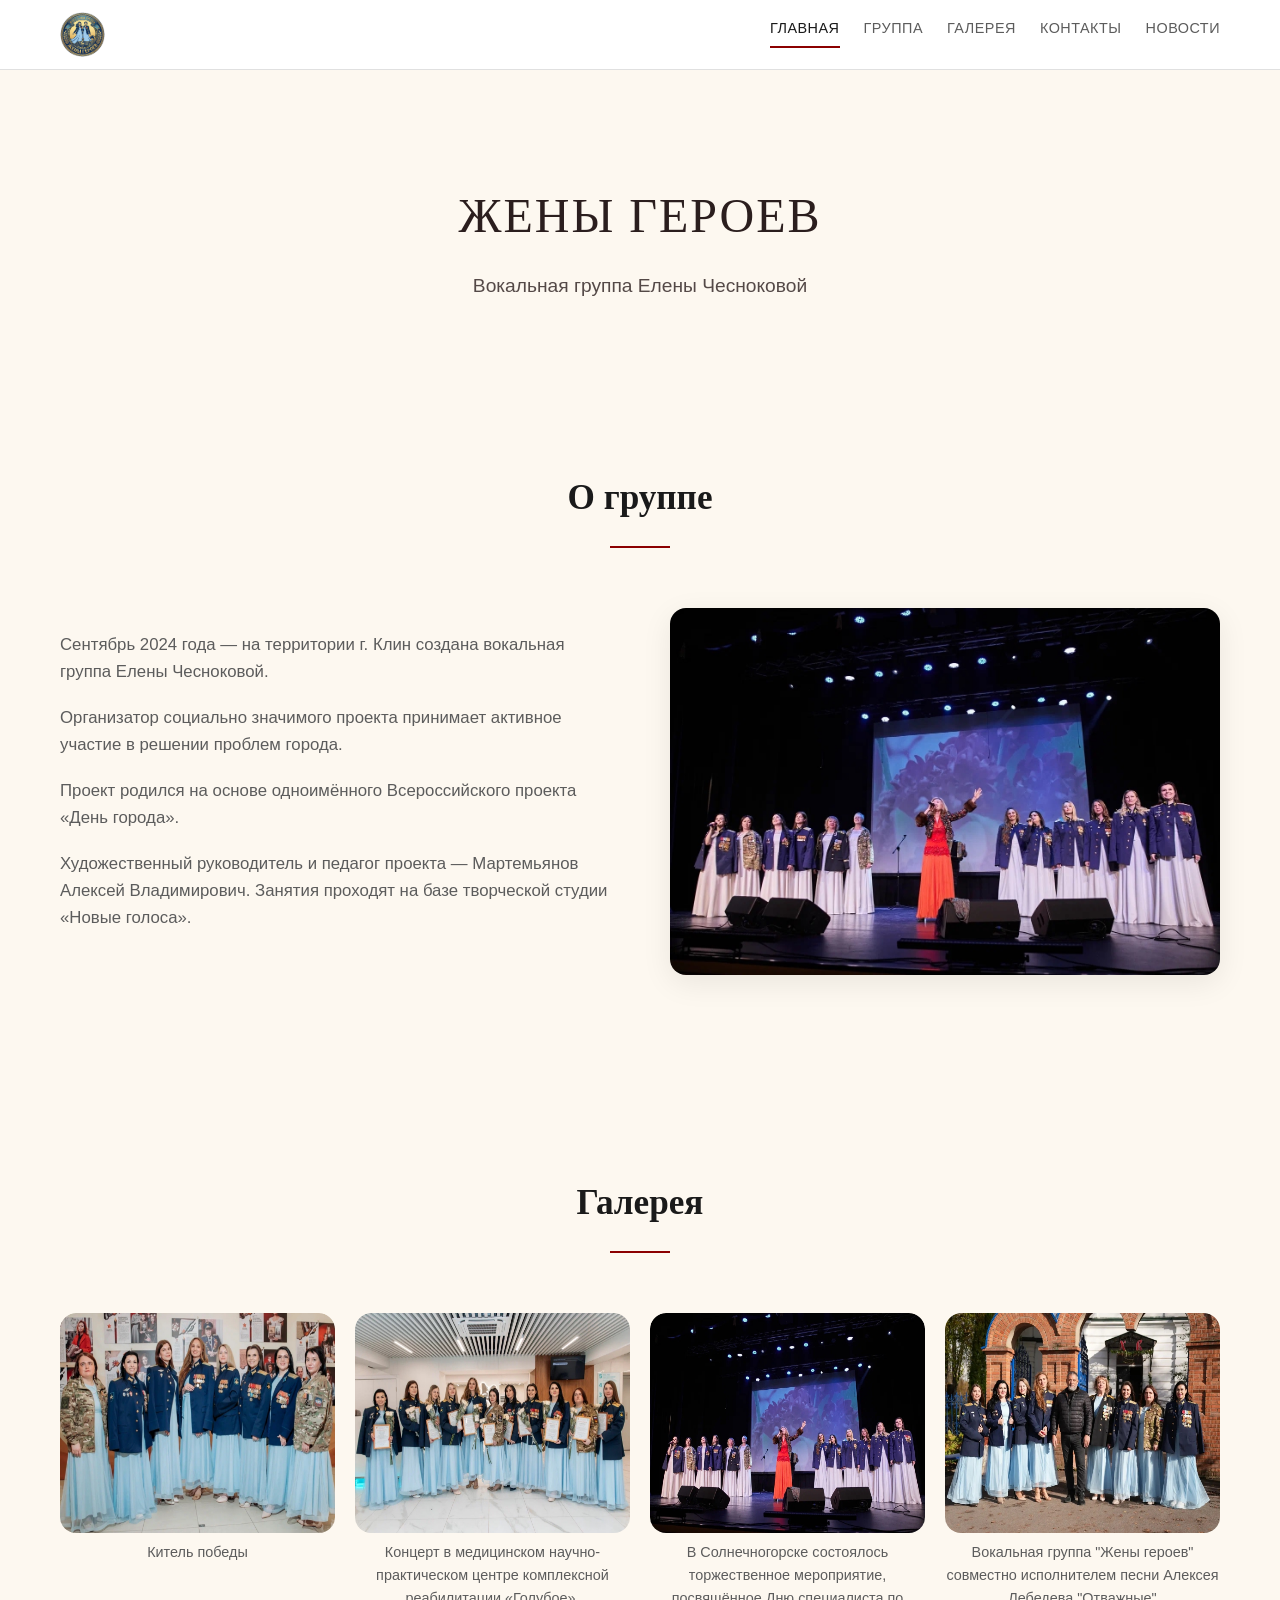
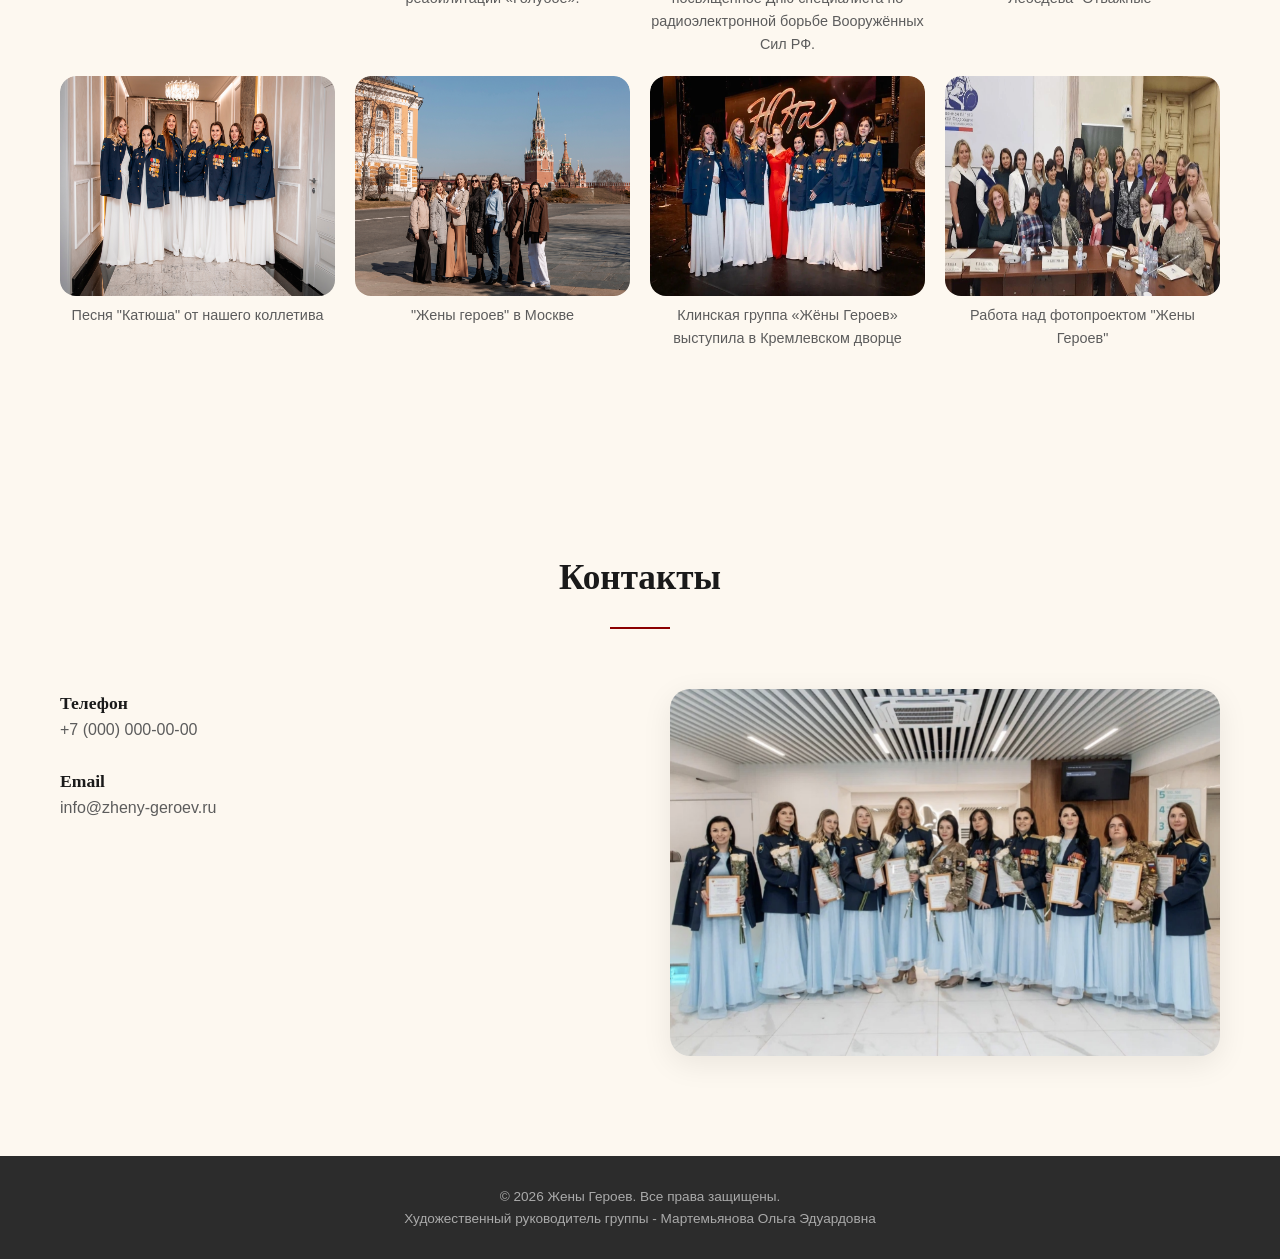
==== index.html @ 316d82bb "Add files via upload" ====
<!DOCTYPE html>
<html lang="ru">

<head>
    <meta charset="UTF-8">
    <meta name="viewport" content="width=device-width, initial-scale=1.0">
    <title>Жены Героев — Вокальная группа</title>
    <link rel="stylesheet" href="main.css">
</head>

<body>

    <header class="header">
        <div class="container header__inner">
            <a href="#" class="logo">
                <img src="img/logo.jpg" alt="Логотип" class="logo__img">
            </a>
            <nav class="nav" id="nav">
                <ul class="nav__list">
                    <li><a href="#hero" class="nav__link">Главная</a></li>
                    <li><a href="#about" class="nav__link">Группа</a></li>
                    <li><a href="#gallery" class="nav__link">Галерея</a></li>
                    <li><a href="#contacts" class="nav__link">Контакты</a></li>
                    <li><a href="news.html" class="nav__link">Новости</a></li>
                </ul>
            </nav>
            <button class="burger" id="burger" aria-label="Меню">
                <span></span>
                <span></span>
                <span></span>
            </button>
        </div>
    </header>

    <section class="hero" id="hero">
        <div class="container hero__content">
            <h1 class="hero__title">ЖЕНЫ ГЕРОЕВ</h1>
            <p class="hero__subtitle">Вокальная группа Елены Чесноковой</p>
        </div>
    </section>

    <section class="section" id="about">
        <div class="container">
            <h2 class="section__title">О группе</h2>
            <div class="about__grid">
                <div class="about__text">
                    <p>Сентябрь 2024 года — на территории г. Клин создана вокальная группа Елены Чесноковой.</p>
                    <p>Организатор социально значимого проекта принимает активное участие в решении проблем города.</p>
                    <p>Проект родился на основе одноимённого Всероссийского проекта «День города».</p>
                    <p>Художественный руководитель и педагог проекта — Мартемьянов Алексей Владимирович. Занятия
                        проходят на базе творческой студии «Новые голоса».</p>
                </div>
                <div class="about__image">
                    <img src="img/about.jpg" alt="Фото группы">
                </div>
            </div>
        </div>
    </section>

    <section class="section section--gray" id="gallery">
        <div class="container">
            <h2 class="section__title">Галерея</h2>
            <div class="gallery__grid">
                <div class="gallery__item"><img src="img/gal1.jpg" alt="Фото 1">
                    <p class="gallery__caption">Китель победы</p>
                </div>
                <div class="gallery__item"><img src="img/gal2.jpg" alt="Концерт 7 мая">
                    <p class="gallery__caption">Концерт в медицинском научно-практическом центре комплексной
                        реабилитации «Голубое».</p>
                </div>
                <div class="gallery__item"><img src="img/gal3.jpg" alt="Фото 3">
                    <p class="gallery__caption">В Солнечногорске состоялось торжественное мероприятие, посвящённое Дню
                        специалиста по радиоэлектронной борьбе Вооружённых Сил РФ.</p>
                </div>
                <div class="gallery__item"><img src="img/gal4.jpg" alt="Фото 4">
                    <p class="gallery__caption">Вокальная группа "Жены героев" совместно исполнителем песни Алексея
                        Лебедева
                        "Отважные"</p>
                </div>
                <div class="gallery__item"><img src="img/gal5.jpg" alt="Фото 5">
                    <p class="gallery__caption">Песня "Катюша" от нашего коллетива</p>
                </div>
                <div class="gallery__item"><img src="img/gal6.jpg" alt="Фото 6">
                    <p class="gallery__caption">"Жены героев" в Москве</p>
                </div>
                <div class="gallery__item"><img src="img/gal7.jpg" alt="Фото 7">
                    <p class="gallery__caption">Клинская группа «Жёны Героев» выступила в Кремлевском дворце</p>
                </div>
                <div class="gallery__item"><img src="img/gal8.jpg" alt="Фото 8">
                    <p class="gallery__caption">Работа над фотопроектом "Жены Героев"</p>
                </div>
            </div>
        </div>
    </section>

    <section class="section" id="contacts">
        <div class="container">
            <h2 class="section__title">Контакты</h2>
            <div class="contacts__grid">
                <div class="contacts__info">
                    <h3>Телефон</h3>
                    <p><a href="tel:+70000000000">+7


                            (000) 000-00-00</a></p>
                    <h3>Email</h3>
                    <p><a href="mailto:info@zheny-geroev.ru">info@zheny-geroev.ru</a></p>
                </div>
                <div class="contacts__map">
                    <img src="img/map.jpg" alt="Карта">
                </div>
            </div>
        </div>
    </section>

    <footer class="footer">
        <div class="container footer__inner">
            <p>&copy; 2026 Жены Героев. Все права защищены.</p>
            <p>Художественный руководитель группы - Мартемьянова Ольга Эдуардовна</p>
        </div>
    </footer>

    <script src="script.js"></script>
</body>

</html>
---- main.css ----
*,
*::before,
*::after {
    margin: 0;
    padding: 0;
    box-sizing: border-box;
}

:root {
    --color-black: #1a1a1a;
    --color-dark: #2c2c2c;
    --color-gray: #5c5c5c;
    --color-white: #ffffff;
    --color-accent: #8b0000;
    --font-heading: 'Georgia', 'Times New Roman', serif;
    --font-body: 'Arial', 'Helvetica', sans-serif;
    --max-width: 1200px;
}

html {
    scroll-behavior: smooth;
}

body {
    font-family: var(--font-body);
    color: #2b1e1e;
    background: #fdf8f0;
    line-height: 1.6;
    padding-top: 70px;
}

.container {
    max-width: var(--max-width);
    margin: 0 auto;
    padding: 0 20px;
}

img {
    max-width: 100%;
    display: block;
}

a {
    text-decoration: none;
    color: inherit;
}

.header {
    position: fixed;
    top: 0;
    left: 0;
    width: 100%;
    background: var(--color-white);
    border-bottom: 1px solid #e0e0e0;
    z-index: 1000;
    height: 70px;
}

.header__inner {
    display: flex;
    justify-content: space-between;
    align-items: center;
    height: 100%;
}

.logo__img {
    height: 45px;
    width: 45px;
    min-width: 45px;
    flex-shrink: 0;
    border-radius: 50%;
    object-fit: cover;
}

.nav {
    overflow-x: auto;
    -webkit-overflow-scrolling: touch;
    scrollbar-width: none;
    -ms-overflow-style: none;
    margin-left: 16px;
    padding-bottom: 10px;
}

.nav::-webkit-scrollbar {
    display: none;
}

.nav__list {
    list-style: none;
    display: flex;
    gap: 1.5rem;
    white-space: nowrap;
}

.nav__link {
    font-size: 0.9rem;
    text-transform: uppercase;
    letter-spacing: 0.5px;
    color: var(--color-gray);
    padding-bottom: 4px;
    position: relative;
    display: inline-block;
}

.nav__link:hover,
.nav__link.active {
    color: var(--color-black);
}

.nav__link.active::after {
    content: '';
    position: absolute;
    bottom: -4px;
    left: 0;
    width: 100%;
    height: 2px;
    background: var(--color-accent);
}

.burger {
    display: none;
    flex-direction: column;
    justify-content: center;
    align-items: center;
    gap: 5px;
    width: 44px;
    height: 44px;
    background: transparent;
    border: none;
    cursor: pointer;
    z-index: 1100;
    padding: 0;
}

.burger span {
    display: block;
    width: 24px;
    height: 2px;
    background: #2b1e1e;
    border-radius: 2px;
    transition: all 0.3s ease;
    transform-origin: center;
}

.burger.open span:nth-child(1) {
    transform: translateY(7px) rotate(45deg);
}

.burger.open span:nth-child(2) {
    opacity: 0;
    transform: scaleX(0);
}

.burger.open span:nth-child(3) {
    transform: translateY(-7px) rotate(-45deg);
}

.hero {
    min-height: 300px;
    display: flex;
    align-items: center;
    justify-content: center;
    text-align: center;
    background: #fdf8f0;
    padding: 80px 0 40px;
}

.hero__content {
    color: #2b1e1e;
}

.hero__title {
    font-family: var(--font-heading);
    font-size: 3rem;
    font-weight: normal;
    margin-bottom: 1rem;
    letter-spacing: 2px;
}

.hero__subtitle {
    font-size: 1.2rem;
    opacity: 0.8;
    font-weight: 300;
}

.section {
    padding: 100px 0;
    background: #fdf8f0;
}

.section__title {
    font-family: var(--font-heading);
    font-size: 2.2rem;
    text-align: center;
    margin-bottom: 60px;
    color: var(--color-black);
}

.section__title::after {
    content: '';
    display: block;
    width: 60px;
    height: 2px;
    background: var(--color-accent);
    margin: 20px auto 0;
}

.about__grid {
    display: grid;
    grid-template-columns: 1fr 1fr;
    gap: 60px;
    align-items: center;
}

.about__text p {
    margin-bottom: 1.2rem;
    color: var(--color-gray);
    font-size: 1.05rem;
}

.about__image img {
    width: 100%;
    border-radius: 16px;
    box-shadow: 0 8px 30px rgba(0, 0, 0, 0.08);
}

.gallery__grid {
    display: grid;
    grid-template-columns: repeat(4, 1fr);
    gap: 20px;
}

.gallery__item {
    overflow: hidden;
    border-radius: 16px;
    cursor: pointer;
    transition: transform 0.3s ease;
    z-index: 1;
}

.gallery__item:active {
    transform: scale(1.05);
}

.gallery__item img {
    width: 100%;
    height: 220px;
    object-fit:


        over;
    border-radius: 16px;
}

.gallery__caption {
    margin-top: 8px;
    font-size: 0.9rem;
    color: var(--color-gray);
    text-align: center;
}

.contacts__grid {
    display: grid;
    grid-template-columns: 1fr 1fr;
    gap: 60px;
}

.contacts__info h3 {
    font-family: var(--font-heading);
    font-size: 1.1rem;
    margin-top: 1.5rem;
    color: var(--color-black);
}

.contacts__info h3:first-child {
    margin-top: 0;
}

.contacts__info p,
.contacts__info a {
    color: var(--color-gray);
}

.contacts__info a:hover {
    color: var(--color-accent);
}

.contacts__map img {
    width: 100%;
    border-radius: 20px;
    box-shadow: 0 8px 30px rgba(0, 0, 0, 0.08);
}

.news-page {
    min-height: 70vh;
    background: #fdf8f0;
}

.news-feed {
    max-width: 800px;
    margin: 0 auto;
    display: flex;
    flex-direction: column;
    gap: 40px;
}

.news-card {
    background: #fffdf9;
    border: 1px solid rgba(180, 160, 130, 0.2);
    border-radius: 16px;
    overflow: hidden;
}

.news-card__media-wrap {
    display: flex;
    gap: 3px;
}

.news-card__media-wrap img {
    object-fit: cover;
    cursor: pointer;
    transition: transform 0.3s ease;
}

.news-card__media-wrap img:active {
    transform: scale(1.05);
}

.news-card__media--1 img {
    width: 100%;
    height: 400px;
    border-radius: 16px 16px 0 0;
}

.news-card__media--2 img {
    width: 50%;
    height: 350px;
}

.news-card__media--2 img:first-child {
    border-radius: 16px 0 0 0;
}

.news-card__media--2 img:last-child {
    border-radius: 0 16px 0 0;
}

.news-card__media--3 img {
    width: 33.333%;
    height: 300px;
}

.news-card__media--3 img:first-child {
    border-radius: 16px 0 0 0;
}

.news-card__media--3 img:last-child {
    border-radius: 0 16px 0 0;
}

.news-card__body {
    padding: 30px;
}

.news-card__title {
    font-family: var(--font-heading);
    font-size: 1.5rem;
    color: #4a2c2c;
    margin-bottom: 8px;
}

.news-card__date {
    font-size: 0.85rem;
    color: #b08a8a;
    margin-bottom: 16px;
}

.news-card__text {
    color: #5c3d3d;
    line-height: 1.7;
}

.footer {
    background: var(--color-dark);
    color: #aaa;
    text-align: center;
    padding: 30px 0;
    font-size: 0.85rem;
}

@media screen and (max-width: 768px) {
    .container {
        padding: 0 15px;
    }

    .hero {
        min-height: 200px;
        padding: 60px 0 30px;
    }

    .hero__title {
        font-size: 1.6rem;
    }

    .hero__subtitle {
        font-size: 0.9rem;
    }

    .section {
        padding: 45px 0;
    }

    .section__title {
        font-size: 1.5rem;
        margin-bottom: 30px;
    }

    .section__title::after {
        width: 40px;
    }

    .about__grid {
        grid-template-columns: 1fr;
        gap: 20px;
    }

    .about__image {
        order: -1;
    }

    .gallery__grid {
        grid-template-columns: repeat(2, 1fr);
        gap: 8px;
    }

    .gallery__item:active {
        transform: scale(1.03);
    }

    .gallery__item img {
        height: 150px;
    }

    .gallery__caption {
        font-size: 0.7rem;
    }

    .contacts__grid {
        grid-template-columns: 1fr;
        gap: 20px;
    }

    .news-feed {
        gap: 20px;
    }

    .news-card__media--1 img {
        height: 200px;
    }

    .news-card__media--2 img {
        height: 160px;
    }

    .news-card__media--3 img {
        height: 130px;
    }

    .news-card__body {
        padding: 15px;
    }

    .news-card__title {
        font-size: 1.1rem;
    }

    .burger {
        display: flex;
    }

    .nav {
        position: fixed;
        top: 0;
        left: 0;
        width: 100%;
        height: 100vh;
        background: #fdf8f0;
        display: flex;
        align-items: center;
        justify-content: center;
        transform: translateY(-100%);
        transition: transform 0.4s ease;
        z-index: 1050;
        overflow-y: auto;
    }

    .nav.open {
        transform: translateY(0);
    }

    .nav__list {
        flex-direction: column;
        align-items: center;
        gap: 2rem;


    }

    .nav__link {
        font-size: 1.4rem;
    }
}

/* Слайдер в новостях */
.news-card__slider {
    position: relative;
    overflow: hidden;
    border-radius: 16px 16px 0 0;
}

.news-card__slides {
    display: flex;
    gap: 3px;
    overflow-x: auto;
    scroll-snap-type: x mandatory;
    scroll-behavior: smooth;
    scrollbar-width: none;
}

.news-card__slides::-webkit-scrollbar {
    display: none;
}

.news-card__slides img {
    width: 33.333%;
    flex-shrink: 0;
    height: 300px;
    object-fit: cover;
    scroll-snap-align: start;
    cursor: pointer;
    transition: transform 0.3s ease;
}

.news-card__slides img:active {
    transform: scale(1.03);
}

.news-card__dots {
    display: flex;
    justify-content: center;
    gap: 8px;
    padding: 12px 0;
    background: #fffdf9;
}

.news-card__dot {
    width: 8px;
    height: 8px;
    border-radius: 50%;
    background: #ccc;
    cursor: pointer;
    transition: background 0.3s;
}

.news-card__dot.active {
    background: var(--color-accent);
}

max-width: 768px {
    .news-card__slides img {
        height: 200px;
    }
}

c
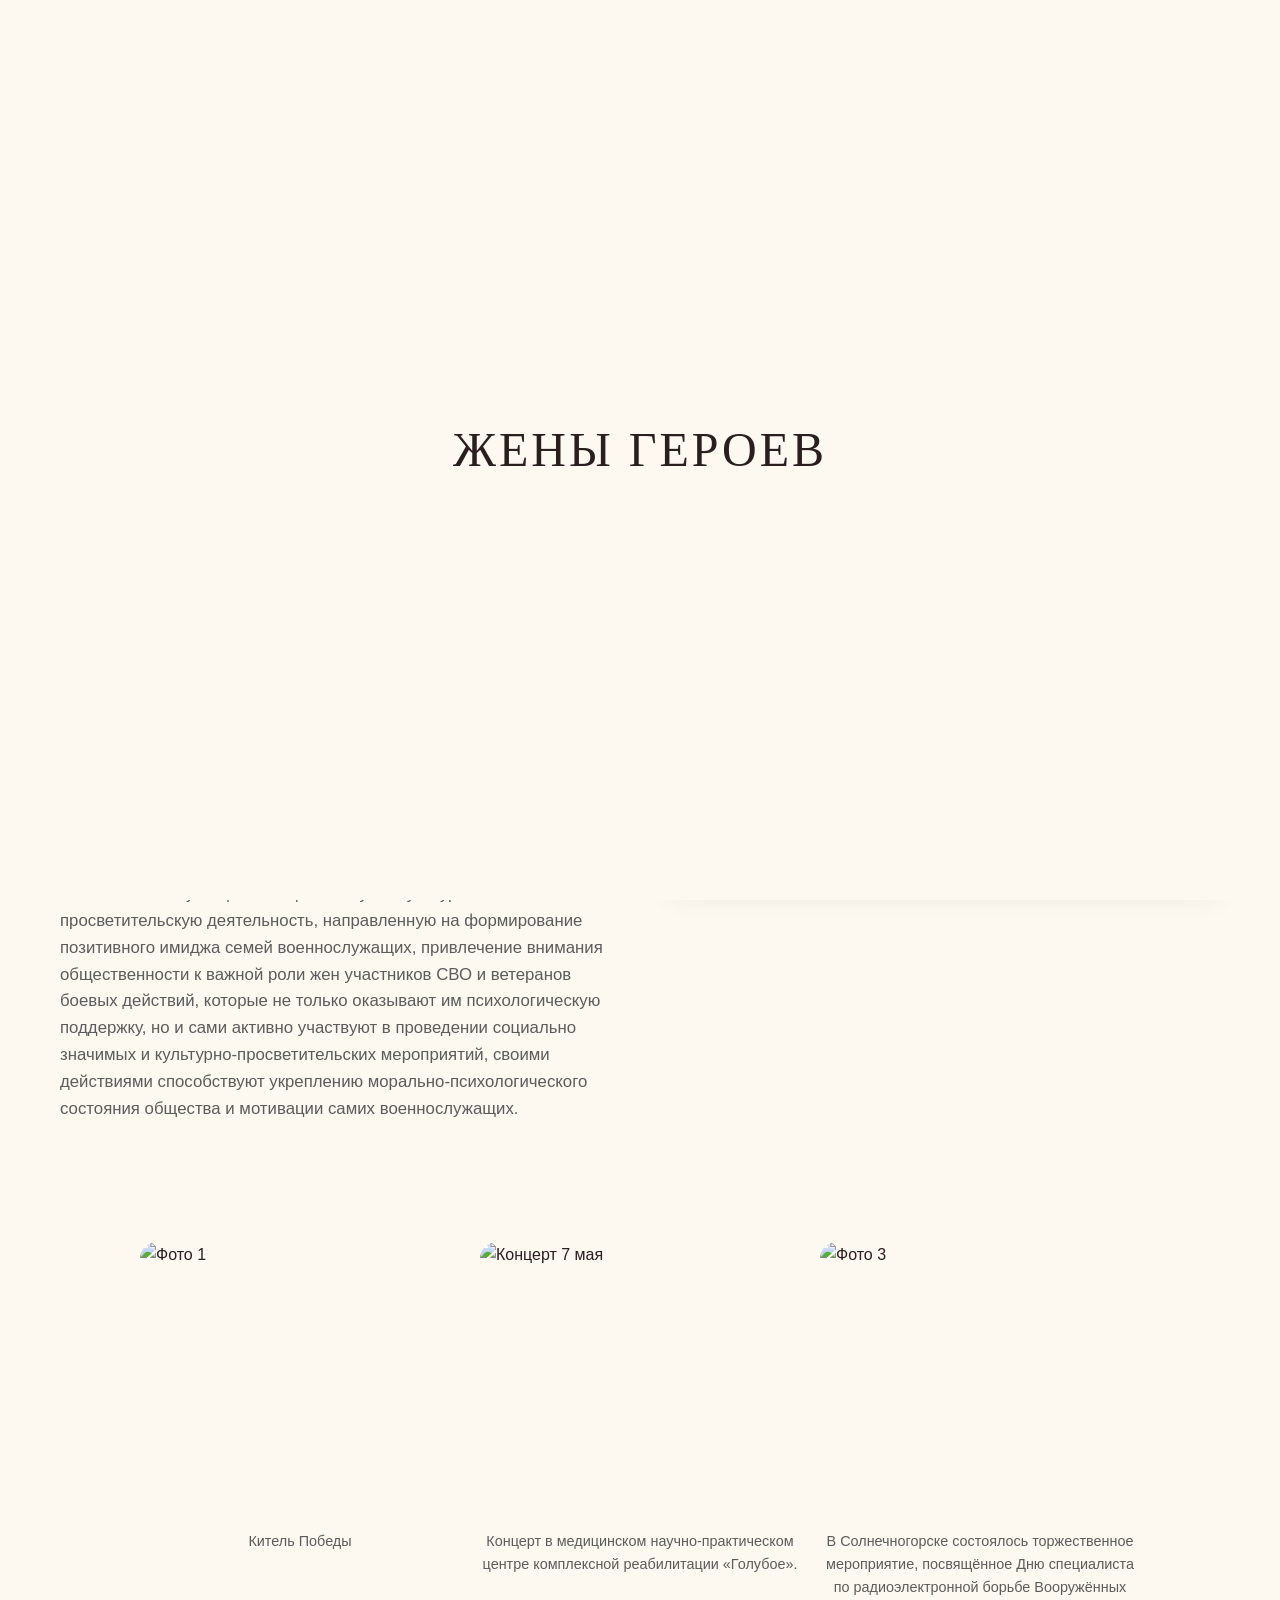
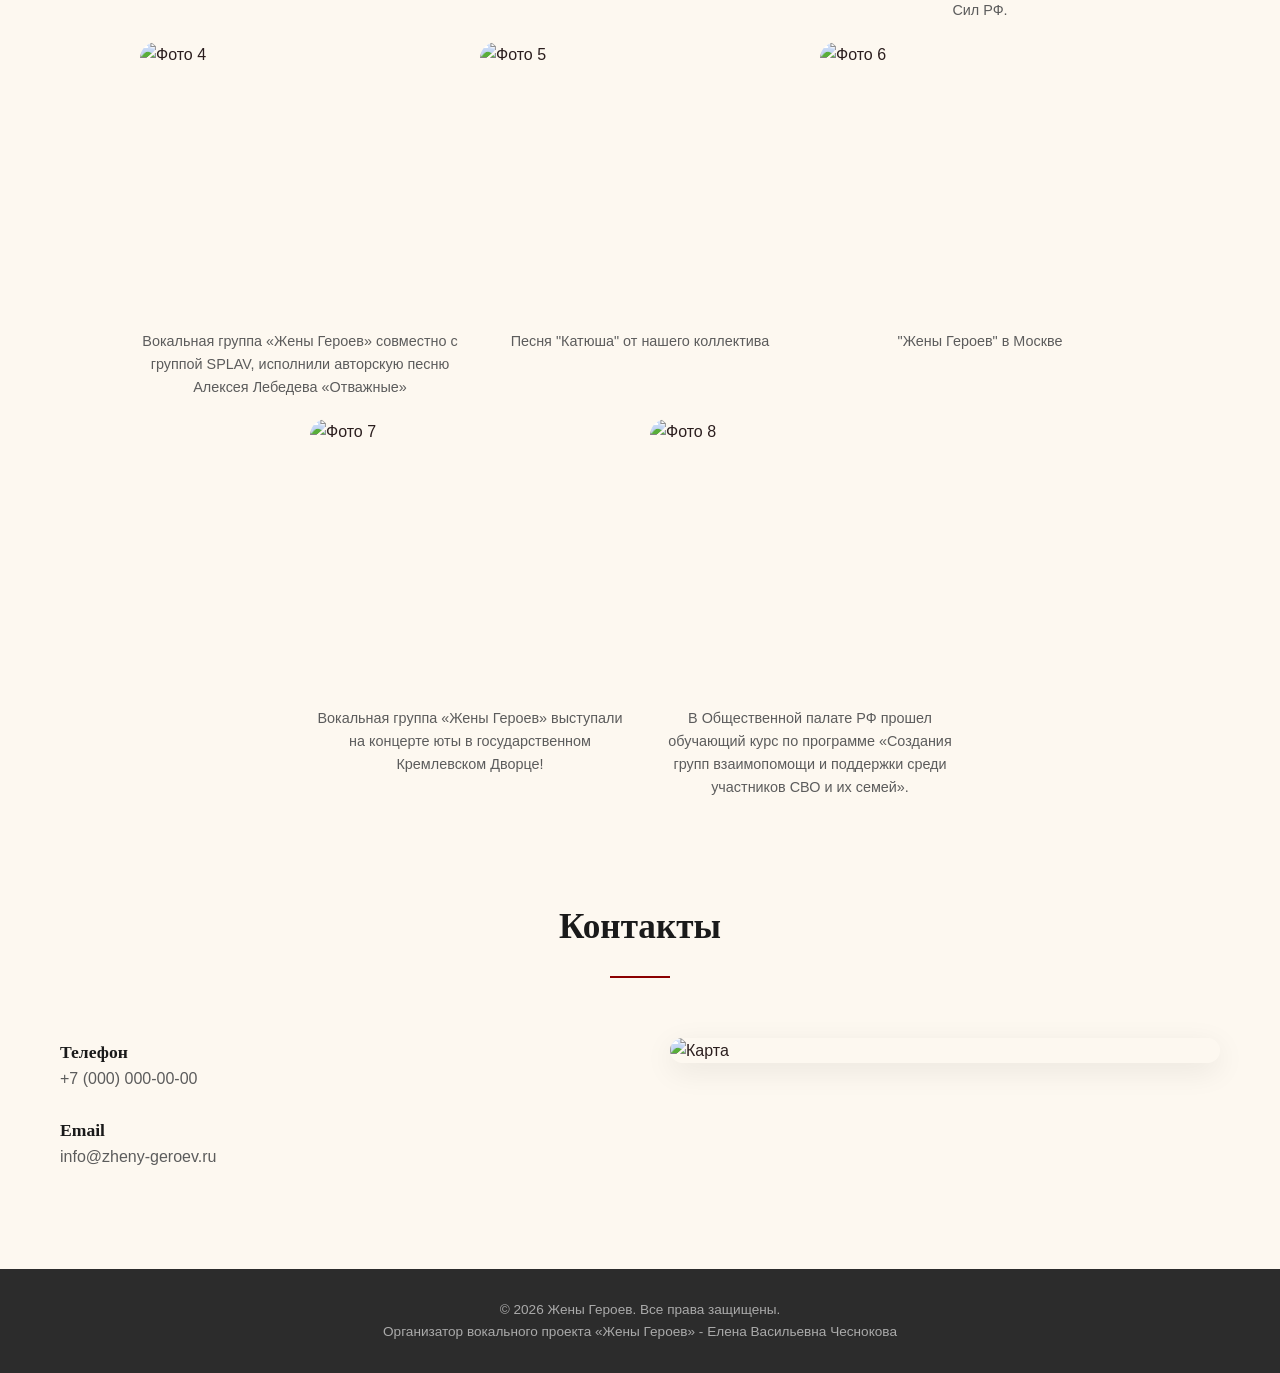
==== commit 6b02e583: "Add files via upload" ====
--- a/index.html
+++ b/index.html
@@ -9,6 +9,10 @@
 </head>
 
 <body>
+    <!-- Прелоадер -->
+    <div class="preloader" id="preloader">
+        <div class="preloader__title">ЖЕНЫ ГЕРОЕВ</div>
+    </div>
 
     <header class="header">
         <div class="container header__inner">
@@ -34,7 +38,7 @@
 
     <section class="hero" id="hero">
         <div class="container hero__content">
-            <h1 class="hero__title">ЖЕНЫ ГЕРОЕВ</h1>
+            <h1 class="hero__title preloader__title">ЖЕНЫ ГЕРОЕВ</h1>
             <p class="hero__subtitle">Вокальная группа Елены Чесноковой</p>
         </div>
     </section>
@@ -44,11 +48,18 @@
             <h2 class="section__title">О группе</h2>
             <div class="about__grid">
                 <div class="about__text">
-                    <p>Сентябрь 2024 года — на территории г. Клин создана вокальная группа Елены Чесноковой.</p>
-                    <p>Организатор социально значимого проекта принимает активное участие в решении проблем города.</p>
-                    <p>Проект родился на основе одноимённого Всероссийского проекта «День города».</p>
-                    <p>Художественный руководитель и педагог проекта — Мартемьянов Алексей Владимирович. Занятия
-                        проходят на базе творческой студии «Новые голоса».</p>
+                    <p>Вокальный проект «Жены Героев» зародился в 2024 году. </p>
+                    <p>Организатором социально значимого проекта является активист Комитета семей воинов Отечества -
+                        Елена Васильевна Чеснокова.</p>
+                    <p>Художественный руководитель и педагог проекта Мартемьянова Ольга Эдуардовна. Вокальная группа
+                        занимается на базе творческой студии «Новые голоса».</p>
+                    <p>Вокальный проект направлен на поддержку военнослужащих, участников СВО, ветеранов боевых
+                        действий, на вовлечение членов семей военнослужащих в общественную и культурно-просветительскую
+                        деятельность, направленную на формирование позитивного имиджа семей военнослужащих, привлечение
+                        внимания общественности к важной роли жен участников СВО и ветеранов боевых действий, которые не
+                        только оказывают им психологическую поддержку, но и сами активно участвуют в проведении
+                        социально значимых и культурно-просветительских мероприятий, своими действиями способствуют
+                        укреплению морально-психологического состояния общества и мотивации самих военнослужащих.</p>
                 </div>
                 <div class="about__image">
                     <img src="img/about.jpg" alt="Фото группы">
@@ -57,41 +68,39 @@
         </div>
     </section>
 
-    <section class="section section--gray" id="gallery">
-        <div class="container">
-            <h2 class="section__title">Галерея</h2>
-            <div class="gallery__grid">
-                <div class="gallery__item"><img src="img/gal1.jpg" alt="Фото 1">
-                    <p class="gallery__caption">Китель победы</p>
-                </div>
-                <div class="gallery__item"><img src="img/gal2.jpg" alt="Концерт 7 мая">
-                    <p class="gallery__caption">Концерт в медицинском научно-практическом центре комплексной
-                        реабилитации «Голубое».</p>
-                </div>
-                <div class="gallery__item"><img src="img/gal3.jpg" alt="Фото 3">
-                    <p class="gallery__caption">В Солнечногорске состоялось торжественное мероприятие, посвящённое Дню
-                        специалиста по радиоэлектронной борьбе Вооружённых Сил РФ.</p>
-                </div>
-                <div class="gallery__item"><img src="img/gal4.jpg" alt="Фото 4">
-                    <p class="gallery__caption">Вокальная группа "Жены героев" совместно исполнителем песни Алексея
-                        Лебедева
-                        "Отважные"</p>
-                </div>
-                <div class="gallery__item"><img src="img/gal5.jpg" alt="Фото 5">
-                    <p class="gallery__caption">Песня "Катюша" от нашего коллетива</p>
-                </div>
-                <div class="gallery__item"><img src="img/gal6.jpg" alt="Фото 6">
-                    <p class="gallery__caption">"Жены героев" в Москве</p>
-                </div>
-                <div class="gallery__item"><img src="img/gal7.jpg" alt="Фото 7">
-                    <p class="gallery__caption">Клинская группа «Жёны Героев» выступила в Кремлевском дворце</p>
-                </div>
-                <div class="gallery__item"><img src="img/gal8.jpg" alt="Фото 8">
-                    <p class="gallery__caption">Работа над фотопроектом "Жены Героев"</p>
-                </div>
-            </div>
+    <div class="gallery__grid">
+        <div class="gallery__item"><img src="img/gal1.jpg" alt="Фото 1">
+            <p class="gallery__caption">Китель Победы</p>
         </div>
-    </section>
+        <div class="gallery__item"><img src="img/gal2.jpg" alt="Концерт 7 мая">
+            <p class="gallery__caption">Концерт в медицинском научно-практическом центре комплексной реабилитации
+                «Голубое».</p>
+        </div>
+        <div class="gallery__item"><img src="img/gal3.jpg" alt="Фото 3">
+            <p class="gallery__caption">В Солнечногорске состоялось торжественное мероприятие, посвящённое Дню
+                специалиста по радиоэлектронной борьбе Вооружённых Сил РФ.</p>
+        </div>
+        <div class="gallery__item"><img src="img/gal4.jpg" alt="Фото 4">
+            <p class="gallery__caption">Вокальная группа «Жены Героев» совместно с группой SPLAV, исполнили авторскую
+                песню Алексея Лебедева «Отважные»</p>
+        </div>
+        <div class="gallery__item"><img src="img/gal5.jpg" alt="Фото 5">
+            <p class="gallery__caption">Песня "Катюша" от нашего коллектива</p>
+        </div>
+        <div class="gallery__item"><img src="img/gal6.jpg" alt="Фото 6">
+            <p class="gallery__caption">"Жены Героев" в Москве</p>
+        </div>
+    </div>
+    <div class="gallery__grid gallery__grid--last">
+        <div class="gallery__item"><img src="img/gal7.jpg" alt="Фото 7">
+            <p class="gallery__caption">Вокальная группа «Жены Героев» выступали на концерте юты в государственном
+                Кремлевском Дворце!</p>
+        </div>
+        <div class="gallery__item"><img src="img/gal8.jpg" alt="Фото 8">
+            <p class="gallery__caption">В Общественной палате РФ прошел обучающий курс по программе «Создания групп
+                взаимопомощи и поддержки среди участников СВО и их семей».</p>
+        </div>
+    </div>
 
     <section class="section" id="contacts">
         <div class="container">
@@ -99,10 +108,7 @@
             <div class="contacts__grid">
                 <div class="contacts__info">
                     <h3>Телефон</h3>
-                    <p><a href="tel:+70000000000">+7
-
-
-                            (000) 000-00-00</a></p>
+                    <p><a href="tel:+70000000000">+7 (000) 000-00-00</a></p>
                     <h3>Email</h3>
                     <p><a href="mailto:info@zheny-geroev.ru">info@zheny-geroev.ru</a></p>
                 </div>
@@ -116,7 +122,7 @@
     <footer class="footer">
         <div class="container footer__inner">
             <p>&copy; 2026 Жены Героев. Все права защищены.</p>
-            <p>Художественный руководитель группы - Мартемьянова Ольга Эдуардовна</p>
+            <p>Организатор вокального проекта «Жены Героев» - Елена Васильевна Чеснокова</p>
         </div>
     </footer>
 
--- a/main.css
+++ b/main.css
@@ -226,8 +226,16 @@
 
 .gallery__grid {
     display: grid;
-    grid-template-columns: repeat(4, 1fr);
+    grid-template-columns: repeat(3, 1fr);
     gap: 20px;
+    max-width: 1000px;
+    margin: 0 auto;
+}
+
+.gallery__grid--last {
+    grid-template-columns: repeat(2, 1fr);
+    max-width: 660px;
+    margin-top: 20px;
 }
 
 .gallery__item {
@@ -244,11 +252,8 @@
 
 .gallery__item img {
     width: 100%;
-    height: 220px;
-    object-fit:
-
-
-        over;
+    height: 280px;
+    object-fit: cover;
     border-radius: 16px;
 }
 
@@ -259,6 +264,32 @@
     text-align: center;
 }
 
+@media (max-width: 768px) {
+    .gallery__grid {
+        grid-template-columns: repeat(2, 1fr);
+        gap: 8px;
+        max-width: 100%;
+    }
+
+    .gallery__grid--last {
+        grid-template-columns: repeat(2, 1fr);
+        max-width: 100%;
+        margin-top: 8px;
+    }
+
+    .gallery__item img {
+        height: 180px;
+    }
+
+    .gallery__caption {
+        font-size: 0.7rem;
+    }
+
+    .gallery__item:active {
+        transform: scale(1.03);
+    }
+}
+
 .contacts__grid {
     display: grid;
     grid-template-columns: 1fr 1fr;
@@ -309,6 +340,14 @@
     border: 1px solid rgba(180, 160, 130, 0.2);
     border-radius: 16px;
     overflow: hidden;
+    opacity: 0;
+    transform: translateY(30px);
+    transition: opacity 0.7s ease, transform 0.7s ease;
+}
+
+.news-card.visible {
+    opacity: 1;
+    transform: translateY(0);
 }
 
 .news-card__media-wrap {
@@ -532,9 +571,9 @@
 }
 
 .news-card__slides img {
-    width: 33.333%;
+    width: 100%;
     flex-shrink: 0;
-    height: 300px;
+    height: 400px;
     object-fit: cover;
     scroll-snap-align: start;
     cursor: pointer;
@@ -566,10 +605,129 @@
     background: var(--color-accent);
 }
 
-max-width: 768px {
+@media (max-width: 768px) {
     .news-card__slides img {
-        height: 200px;
-    }
-}
-
-c+        height: 250px;
+    }
+}
+
+/* ===== Прелоадер ===== */
+.preloader {
+    position: fixed;
+    top: 0;
+    left: 0;
+    width: 100%;
+    height: 100%;
+    background: #fdf8f0;
+    z-index: 99999;
+    display: flex;
+    align-items: center;
+    justify-content: center;
+    transition: opacity 0.5s ease 0.4s, visibility 0.5s ease 0.4s;
+}
+
+.preloader.hidden {
+    opacity: 0;
+    visibility: hidden;
+}
+
+.preloader__title {
+    font-family: 'Georgia', 'Times New Roman', serif;
+    font-size: 3rem;
+    color: #2b1e1e;
+    letter-spacing: 3px;
+    opacity: 0;
+    transform: translateY(20px);
+    animation: fadeInUp 0.8s ease forwards;
+    transition: all 0.6s cubic-bezier(0.4, 0, 0.2, 1);
+}
+
+/* Когда прелоадер скрывается, текст улетает наверх */
+.preloader.hidden .preloader__title {
+    transform: translateY(-30vh);
+    opacity: 0;
+}
+
+/* Текст в hero изначально невидим и появляется после прелоадера */
+.hero .preloader__title {
+    animation: none;
+    opacity: 0;
+    transform: translateY(-30vh);
+    transition: all 0.6s cubic-bezier(0.4, 0, 0.2, 1) 0.2s;
+}
+
+/* Когда прелоадер скрыт, текст в hero выезжает на место */
+.preloader.hidden~.hero .preloader__title,
+body:not(.preloading) .hero .preloader__title.show {
+    opacity: 1;
+    transform: translateY(0);
+}
+
+.hero__subtitle {
+    opacity: 0;
+    transform: translateY(10px);
+    transition: all 0.5s ease 0.6s;
+}
+
+.preloader.hidden~.hero .hero__subtitle,
+body:not(.preloading) .hero .hero__subtitle.show {
+    opacity: 0.8;
+    transform: translateY(0);
+}
+
+@keyframes fadeInUp {
+    to {
+        opacity: 1;
+        transform: translateY(0);
+    }
+}
+
+.hero {
+    min-height: 300px;
+    display: flex;
+    align-items: center;
+    justify-content: center;
+    text-align: center;
+    background: #fdf8f0;
+    padding: 80px 0 40px;
+}
+
+@media (max-width: 768px) {
+    .preloader__title {
+        font-size: 1.8rem;
+    }
+
+    .hero .preloader__title {
+        font-size: 1.6rem;
+    }
+}
+
+/* ===== Анимация появления секций ===== */
+.section {
+    opacity: 0;
+    transform: translateY(30px);
+    transition: opacity 0.7s ease, transform 0.7s ease;
+}
+
+.section.visible {
+    opacity: 1;
+    transform: translateY(0);
+}
+
+/* Hero не скрываем, он всегда виден */
+.hero {
+    opacity: 1;
+    transform: none;
+}
+
+/* Футер тоже */
+.footer {
+    opacity: 0;
+    transform: translateY(30px);
+    transition: opacity 0.7s ease, transform 0.7s ease;
+}
+
+.footer.visible {
+    opacity: 1;
+    transform: translateY(0);
+}
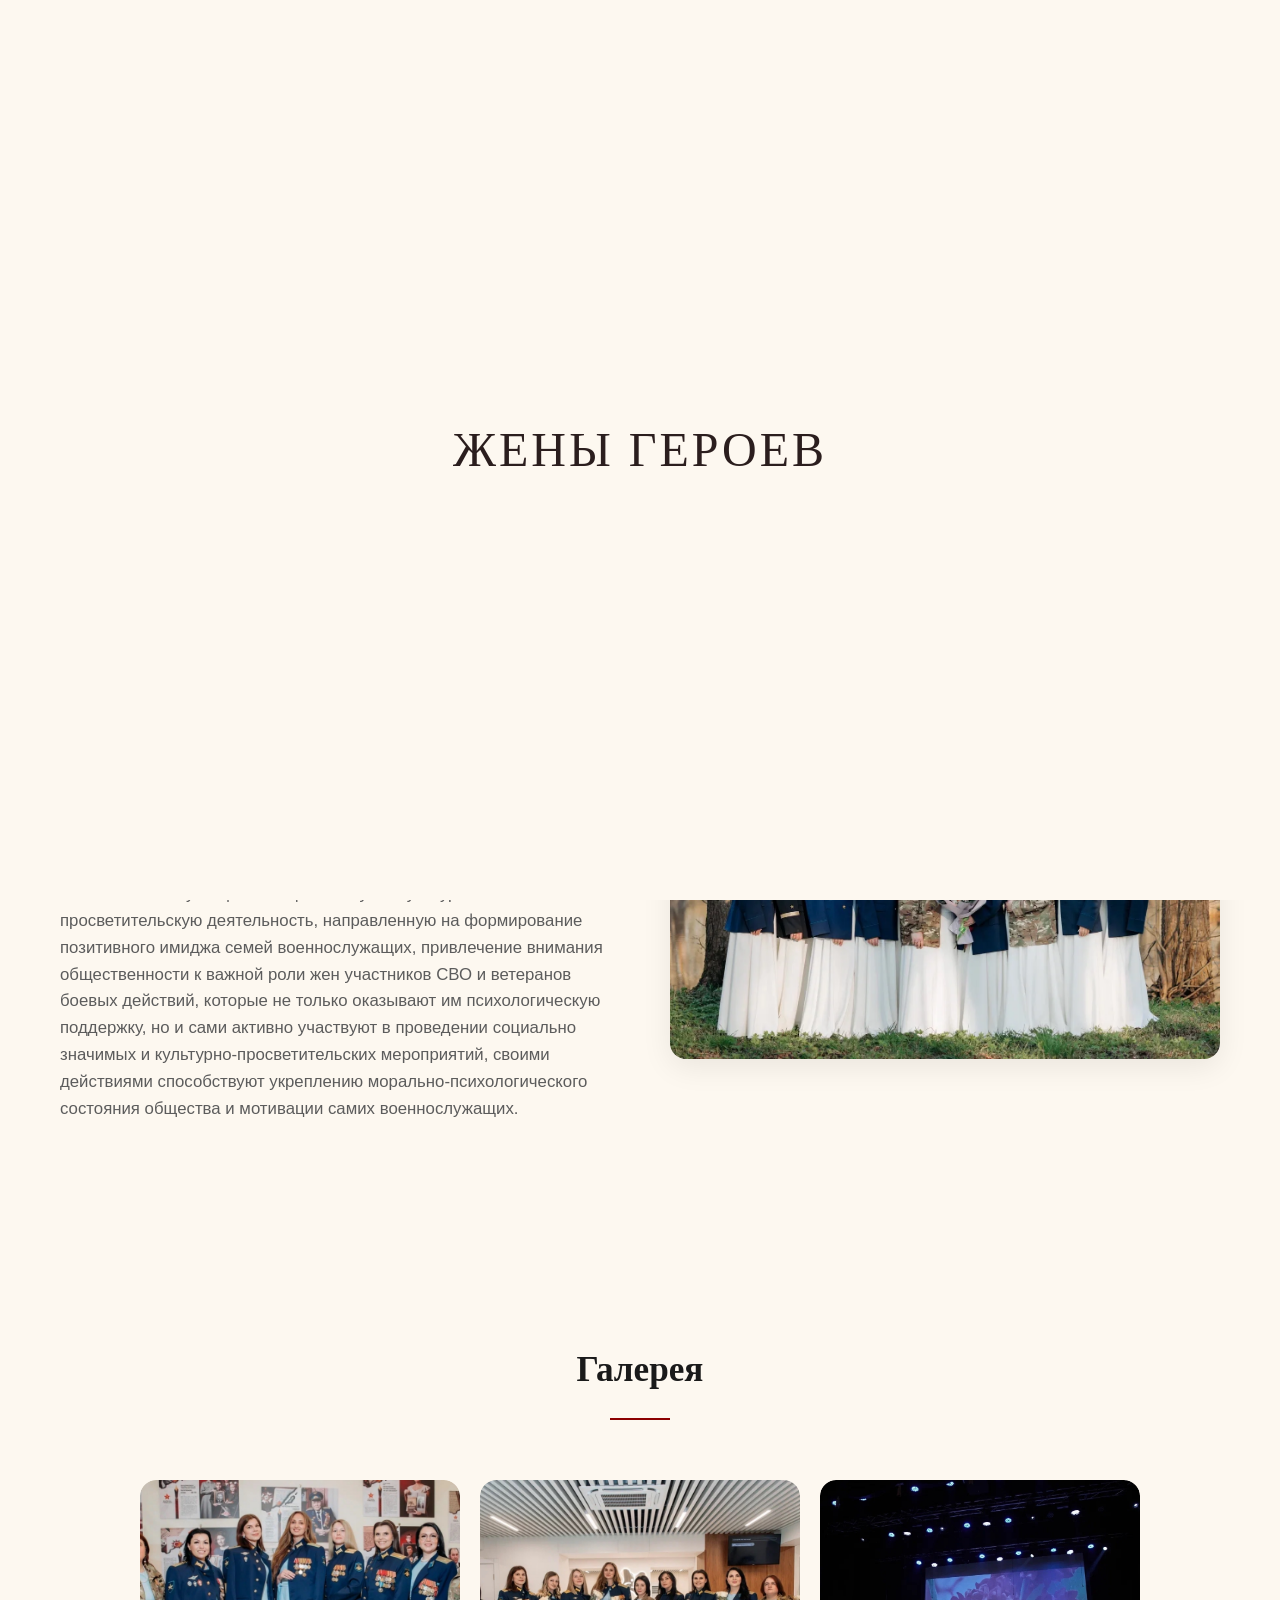
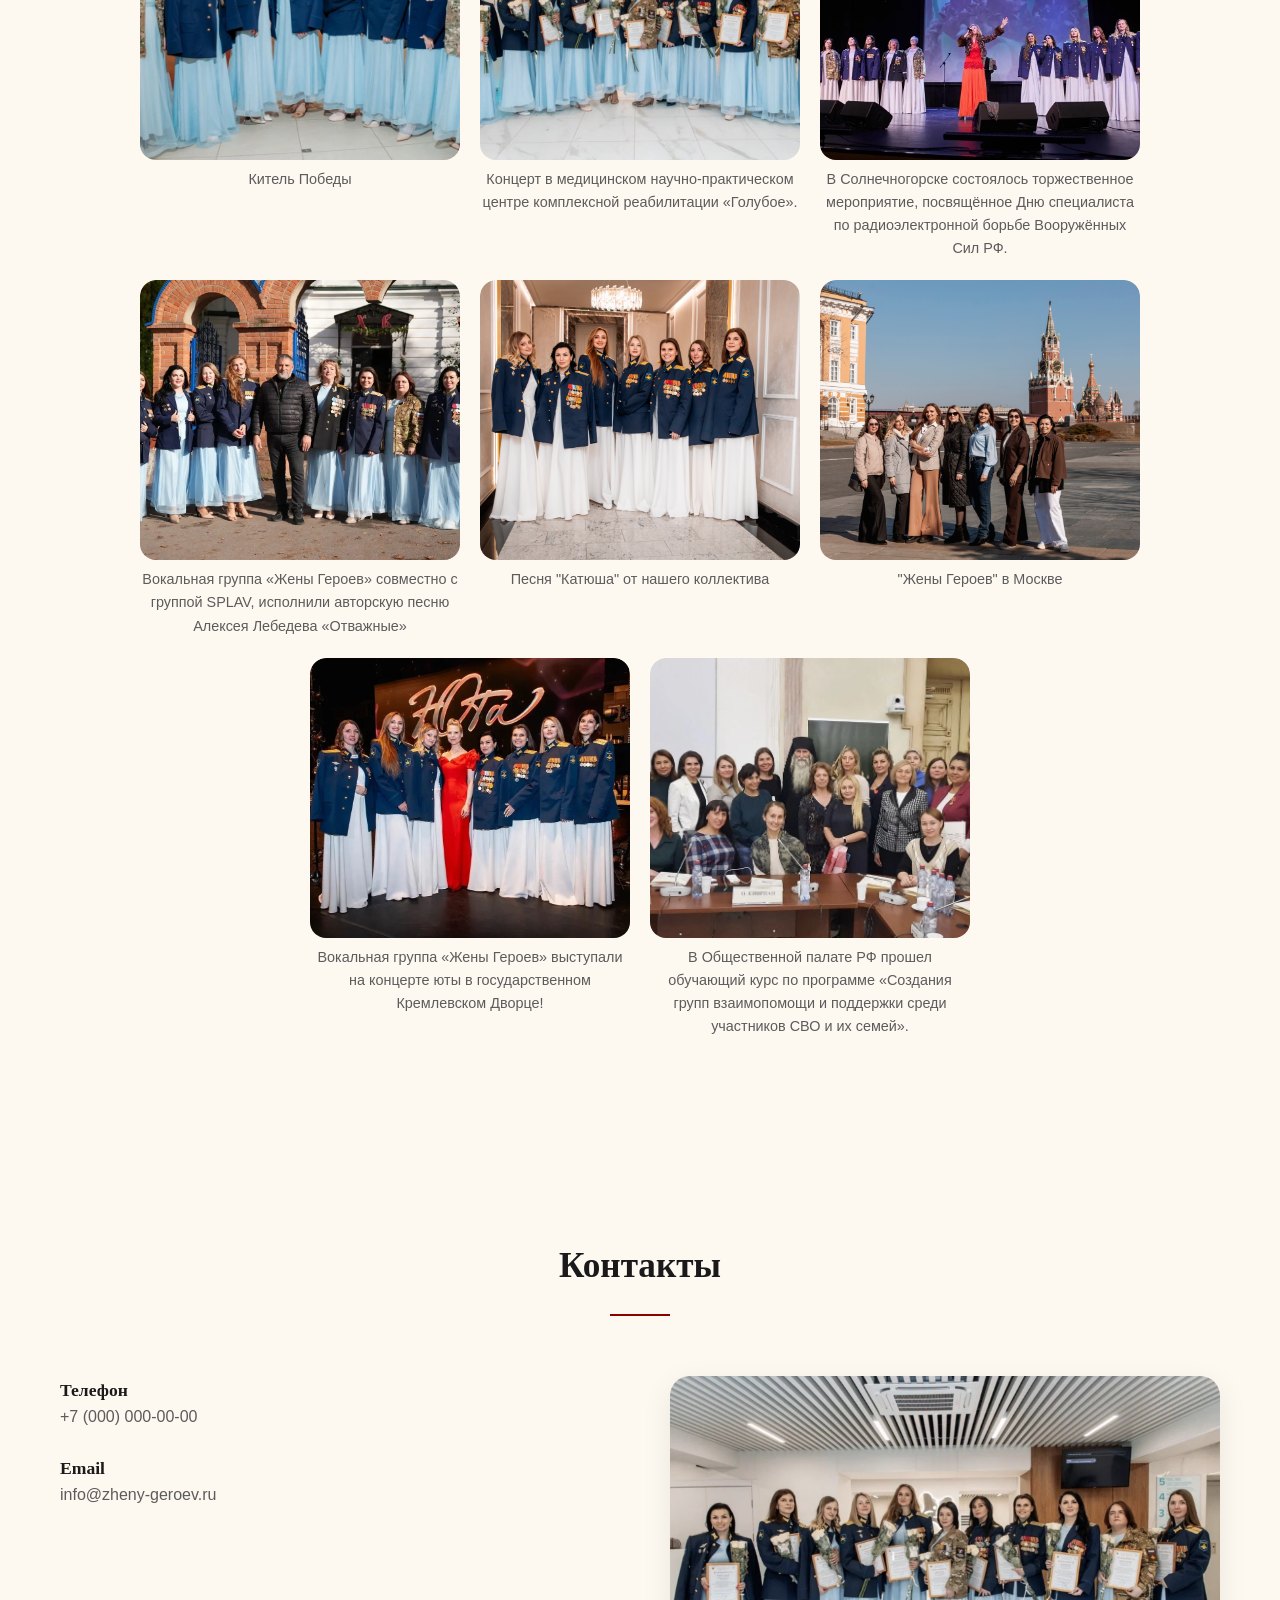
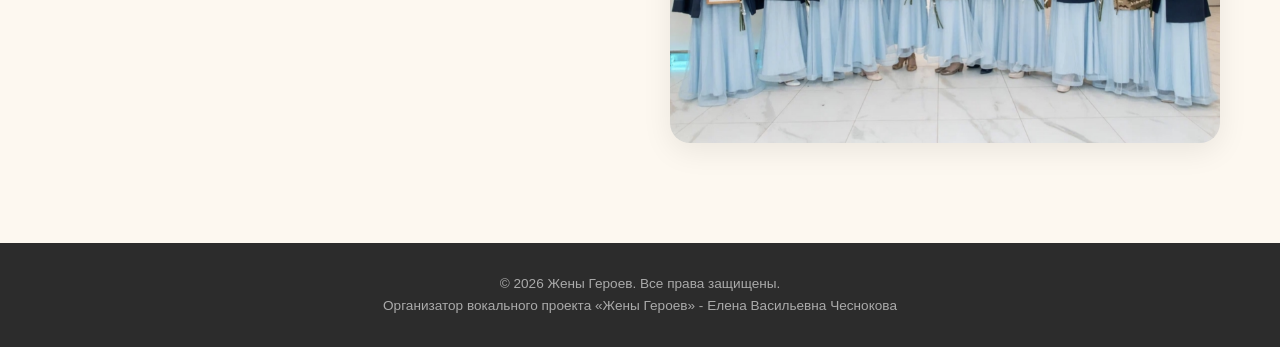
==== commit 386d640c: "Add files via upload" ====
--- a/index.html
+++ b/index.html
@@ -67,40 +67,44 @@
             </div>
         </div>
     </section>
-
-    <div class="gallery__grid">
-        <div class="gallery__item"><img src="img/gal1.jpg" alt="Фото 1">
-            <p class="gallery__caption">Китель Победы</p>
+    <section class="section section--gray" id="gallery">
+        <div class="container">
+            <h2 class="section__title">Галерея</h2>
+            <div class="gallery__grid">
+                <div class="gallery__item"><img src="img/gal1.jpg" alt="Фото 1">
+                    <p class="gallery__caption">Китель Победы</p>
+                </div>
+                <div class="gallery__item"><img src="img/gal2.jpg" alt="Концерт 7 мая">
+                    <p class="gallery__caption">Концерт в медицинском научно-практическом центре комплексной
+                        реабилитации «Голубое».</p>
+                </div>
+                <div class="gallery__item"><img src="img/gal3.jpg" alt="Фото 3">
+                    <p class="gallery__caption">В Солнечногорске состоялось торжественное мероприятие, посвящённое Дню
+                        специалиста по радиоэлектронной борьбе Вооружённых Сил РФ.</p>
+                </div>
+                <div class="gallery__item"><img src="img/gal4.jpg" alt="Фото 4">
+                    <p class="gallery__caption">Вокальная группа «Жены Героев» совместно с группой SPLAV, исполнили
+                        авторскую песню Алексея Лебедева «Отважные»</p>
+                </div>
+                <div class="gallery__item"><img src="img/gal5.jpg" alt="Фото 5">
+                    <p class="gallery__caption">Песня "Катюша" от нашего коллектива</p>
+                </div>
+                <div class="gallery__item"><img src="img/gal6.jpg" alt="Фото 6">
+                    <p class="gallery__caption">"Жены Героев" в Москве</p>
+                </div>
+            </div>
+            <div class="gallery__grid gallery__grid--last">
+                <div class="gallery__item"><img src="img/gal7.jpg" alt="Фото 7">
+                    <p class="gallery__caption">Вокальная группа «Жены Героев» выступали на концерте юты в
+                        государственном Кремлевском Дворце!</p>
+                </div>
+                <div class="gallery__item"><img src="img/gal8.jpg" alt="Фото 8">
+                    <p class="gallery__caption">В Общественной палате РФ прошел обучающий курс по программе «Создания
+                        групп взаимопомощи и поддержки среди участников СВО и их семей».</p>
+                </div>
+            </div>
         </div>
-        <div class="gallery__item"><img src="img/gal2.jpg" alt="Концерт 7 мая">
-            <p class="gallery__caption">Концерт в медицинском научно-практическом центре комплексной реабилитации
-                «Голубое».</p>
-        </div>
-        <div class="gallery__item"><img src="img/gal3.jpg" alt="Фото 3">
-            <p class="gallery__caption">В Солнечногорске состоялось торжественное мероприятие, посвящённое Дню
-                специалиста по радиоэлектронной борьбе Вооружённых Сил РФ.</p>
-        </div>
-        <div class="gallery__item"><img src="img/gal4.jpg" alt="Фото 4">
-            <p class="gallery__caption">Вокальная группа «Жены Героев» совместно с группой SPLAV, исполнили авторскую
-                песню Алексея Лебедева «Отважные»</p>
-        </div>
-        <div class="gallery__item"><img src="img/gal5.jpg" alt="Фото 5">
-            <p class="gallery__caption">Песня "Катюша" от нашего коллектива</p>
-        </div>
-        <div class="gallery__item"><img src="img/gal6.jpg" alt="Фото 6">
-            <p class="gallery__caption">"Жены Героев" в Москве</p>
-        </div>
-    </div>
-    <div class="gallery__grid gallery__grid--last">
-        <div class="gallery__item"><img src="img/gal7.jpg" alt="Фото 7">
-            <p class="gallery__caption">Вокальная группа «Жены Героев» выступали на концерте юты в государственном
-                Кремлевском Дворце!</p>
-        </div>
-        <div class="gallery__item"><img src="img/gal8.jpg" alt="Фото 8">
-            <p class="gallery__caption">В Общественной палате РФ прошел обучающий курс по программе «Создания групп
-                взаимопомощи и поддержки среди участников СВО и их семей».</p>
-        </div>
-    </div>
+    </section>
 
     <section class="section" id="contacts">
         <div class="container">
@@ -126,7 +130,7 @@
         </div>
     </footer>
 
-    <script src="script.js"></script>
+    <script src="app.js"></script>
 </body>
 
 </html>
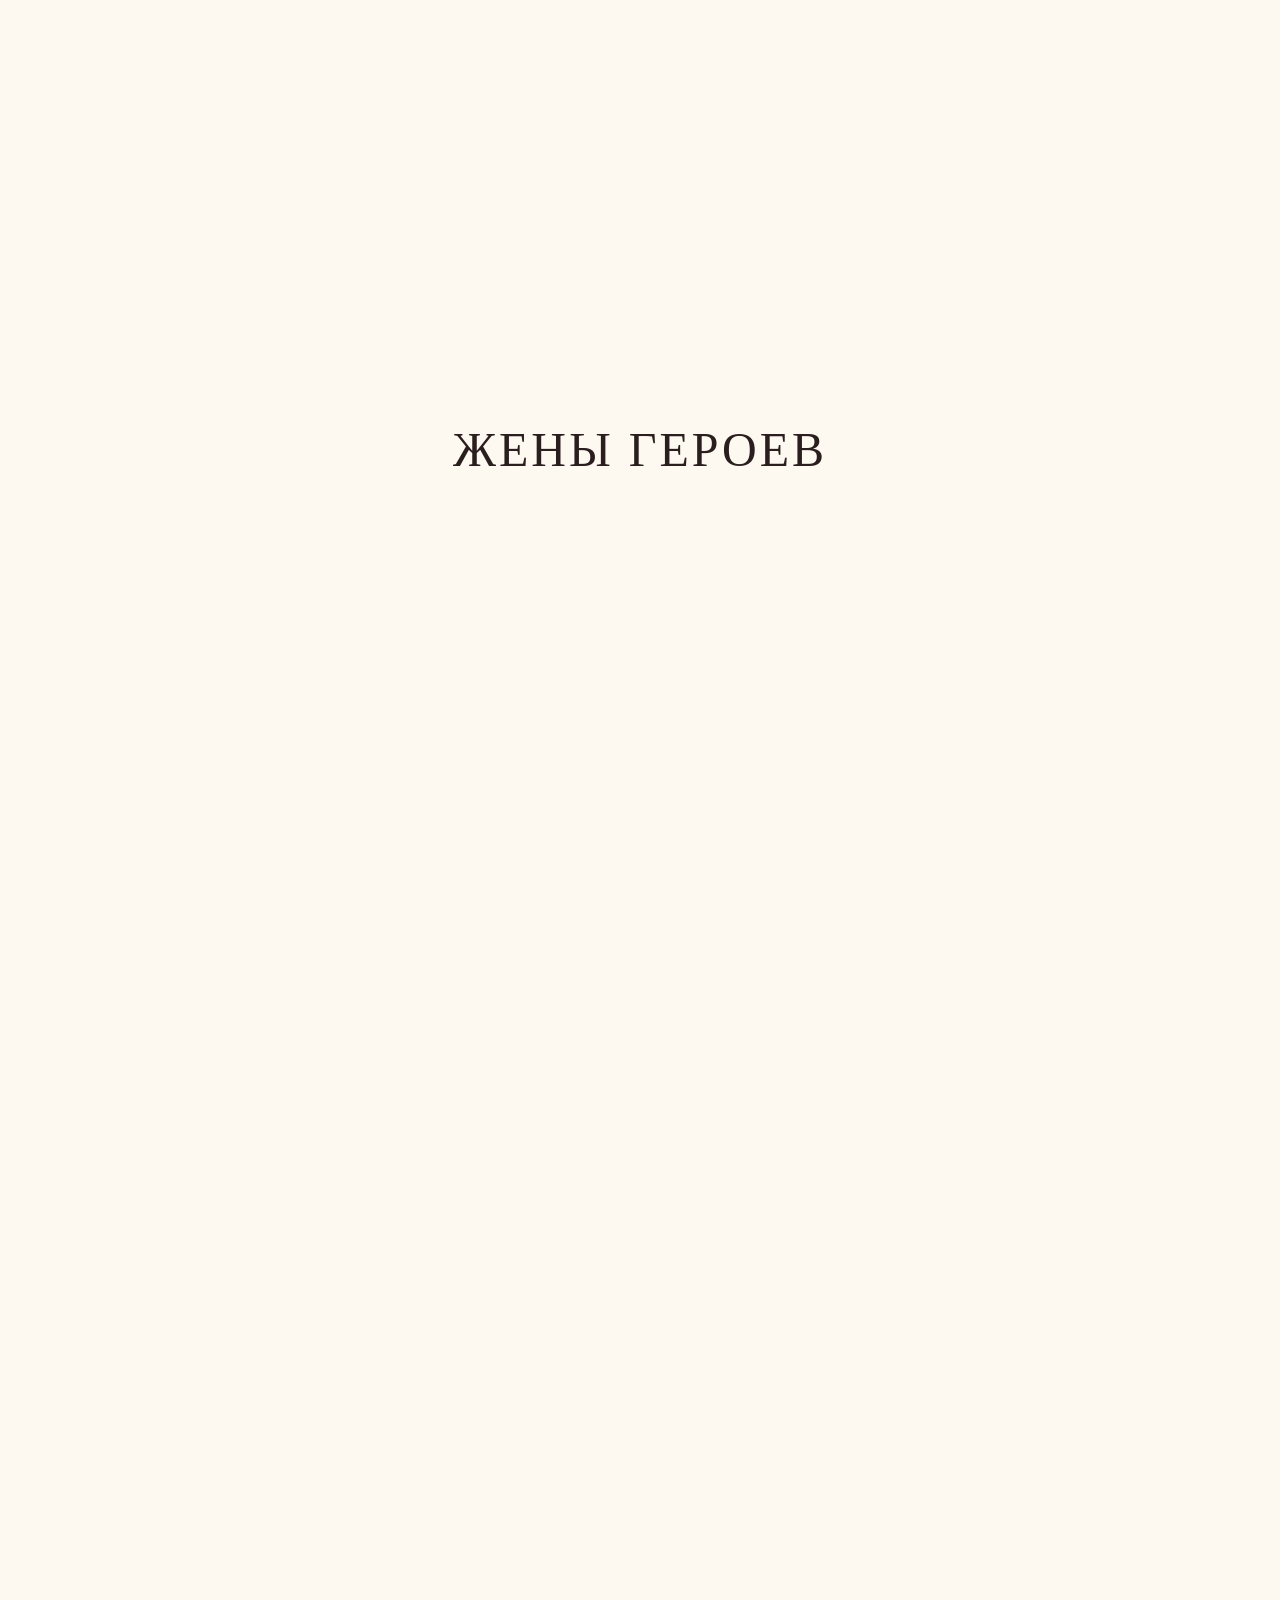
==== commit c22a4eaa: "Add files via upload" ====
--- a/index.html
+++ b/index.html
@@ -5,7 +5,7 @@
     <meta charset="UTF-8">
     <meta name="viewport" content="width=device-width, initial-scale=1.0">
     <title>Жены Героев — Вокальная группа</title>
-    <link rel="stylesheet" href="main.css">
+    <link rel="stylesheet" href="main.css?v=final">
 </head>
 
 <body>
@@ -29,9 +29,7 @@
                 </ul>
             </nav>
             <button class="burger" id="burger" aria-label="Меню">
-                <span></span>
-                <span></span>
-                <span></span>
+                <span></span><span></span><span></span>
             </button>
         </div>
     </header>
@@ -48,8 +46,8 @@
             <h2 class="section__title">О группе</h2>
             <div class="about__grid">
                 <div class="about__text">
-                    <p>Вокальный проект «Жены Героев» зародился в 2024 году. </p>
-                    <p>Организатором социально значимого проекта является активист Комитета семей воинов Отечества -
+                    <p>Вокальный проект «Жены Героев» зародился в 2024 году.</p>
+                    <p>Организатором социально значимого проекта является активист Комитета семей воинов Отечества —
                         Елена Васильевна Чеснокова.</p>
                     <p>Художественный руководитель и педагог проекта Мартемьянова Ольга Эдуардовна. Вокальная группа
                         занимается на базе творческой студии «Новые голоса».</p>
@@ -67,6 +65,7 @@
             </div>
         </div>
     </section>
+
     <section class="section section--gray" id="gallery">
         <div class="container">
             <h2 class="section__title">Галерея</h2>
@@ -126,11 +125,11 @@
     <footer class="footer">
         <div class="container footer__inner">
             <p>&copy; 2026 Жены Героев. Все права защищены.</p>
-            <p>Организатор вокального проекта «Жены Героев» - Елена Васильевна Чеснокова</p>
+            <p>Организатор вокального проекта «Жены Героев» — Елена Васильевна Чеснокова</p>
         </div>
     </footer>
 
-    <script src="app.js"></script>
+    <script src="script.js?v=final"></script>
 </body>
 
 </html>
--- a/main.css
+++ b/main.css
@@ -1,3 +1,4 @@
+/* ===== Сброс ===== */
 *,
 *::before,
 *::after {
@@ -45,6 +46,7 @@
     color: inherit;
 }
 
+/* ===== Шапка ===== */
 .header {
     position: fixed;
     top: 0;
@@ -76,7 +78,6 @@
     overflow-x: auto;
     -webkit-overflow-scrolling: touch;
     scrollbar-width: none;
-    -ms-overflow-style: none;
     margin-left: 16px;
     padding-bottom: 10px;
 }
@@ -117,6 +118,7 @@
     background: var(--color-accent);
 }
 
+/* Бургер */
 .burger {
     display: none;
     flex-direction: column;
@@ -155,6 +157,7 @@
     transform: translateY(-7px) rotate(-45deg);
 }
 
+/* ===== Hero ===== */
 .hero {
     min-height: 300px;
     display: flex;
@@ -183,9 +186,14 @@
     font-weight: 300;
 }
 
+/* ===== Секции ===== */
 .section {
     padding: 100px 0;
     background: #fdf8f0;
+}
+
+.section--gray {
+    background: rgba(0, 0, 0, 0.02);
 }
 
 .section__title {
@@ -205,6 +213,7 @@
     margin: 20px auto 0;
 }
 
+/* О группе */
 .about__grid {
     display: grid;
     grid-template-columns: 1fr 1fr;
@@ -224,6 +233,7 @@
     box-shadow: 0 8px 30px rgba(0, 0, 0, 0.08);
 }
 
+/* ===== Галерея ===== */
 .gallery__grid {
     display: grid;
     grid-template-columns: repeat(3, 1fr);
@@ -264,32 +274,7 @@
     text-align: center;
 }
 
-@media (max-width: 768px) {
-    .gallery__grid {
-        grid-template-columns: repeat(2, 1fr);
-        gap: 8px;
-        max-width: 100%;
-    }
-
-    .gallery__grid--last {
-        grid-template-columns: repeat(2, 1fr);
-        max-width: 100%;
-        margin-top: 8px;
-    }
-
-    .gallery__item img {
-        height: 180px;
-    }
-
-    .gallery__caption {
-        font-size: 0.7rem;
-    }
-
-    .gallery__item:active {
-        transform: scale(1.03);
-    }
-}
-
+/* Контакты */
 .contacts__grid {
     display: grid;
     grid-template-columns: 1fr 1fr;
@@ -322,6 +307,7 @@
     box-shadow: 0 8px 30px rgba(0, 0, 0, 0.08);
 }
 
+/* ===== Новости ===== */
 .news-page {
     min-height: 70vh;
     background: #fdf8f0;
@@ -340,14 +326,6 @@
     border: 1px solid rgba(180, 160, 130, 0.2);
     border-radius: 16px;
     overflow: hidden;
-    opacity: 0;
-    transform: translateY(30px);
-    transition: opacity 0.7s ease, transform 0.7s ease;
-}
-
-.news-card.visible {
-    opacity: 1;
-    transform: translateY(0);
 }
 
 .news-card__media-wrap {
@@ -419,6 +397,62 @@
     line-height: 1.7;
 }
 
+/* Слайдер в новостях */
+.news-card__slider {
+    position: relative;
+    overflow: hidden;
+    border-radius: 16px 16px 0 0;
+}
+
+.news-card__slides {
+    display: flex;
+    gap: 3px;
+    overflow-x: auto;
+    scroll-snap-type: x mandatory;
+    scroll-behavior: smooth;
+    scrollbar-width: none;
+}
+
+.news-card__slides::-webkit-scrollbar {
+    display: none;
+}
+
+.news-card__slides img {
+    width: 100%;
+    flex-shrink: 0;
+    height: 400px;
+    object-fit: cover;
+    scroll-snap-align: start;
+    cursor: pointer;
+    transition: transform 0.3s ease;
+}
+
+.news-card__slides img:active {
+    transform: scale(1.03);
+}
+
+.news-card__dots {
+    display: flex;
+    justify-content: center;
+    gap: 8px;
+    padding: 12px 0;
+    background: #fffdf9;
+}
+
+.news-card__dot {
+    width: 8px;
+    height: 8px;
+    border-radius: 50%;
+    background: #ccc;
+    cursor: pointer;
+    transition: background 0.3s;
+}
+
+.news-card__dot.active {
+    background: var(--color-accent);
+}
+
+/* ===== Футер ===== */
 .footer {
     background: var(--color-dark);
     color: #aaa;
@@ -427,6 +461,103 @@
     font-size: 0.85rem;
 }
 
+/* ===== Прелоадер ===== */
+.preloader {
+    position: fixed;
+    top: 0;
+    left: 0;
+    width: 100%;
+    height: 100%;
+    background: #fdf8f0;
+    z-index: 99999;
+    display: flex;
+    align-items: center;
+    justify-content: center;
+    transition: opacity 0.5s ease 0.4s, visibility 0.5s ease 0.4s;
+}
+
+.preloader.hidden {
+    opacity: 0;
+    visibility: hidden;
+}
+
+.preloader__title {
+    font-family: 'Georgia', 'Times New Roman', serif;
+    font-size: 3rem;
+    color: #2b1e1e;
+    letter-spacing: 3px;
+    opacity: 0;
+    transform: translateY(20px);
+    animation: fadeInUp 0.8s ease forwards;
+    transition: all 0.6s cubic-bezier(0.4, 0, 0.2, 1);
+}
+
+.preloader.hidden .preloader__title {
+    transform: translateY(-30vh);
+    opacity: 0;
+}
+
+.hero .preloader__title {
+    animation: none;
+    opacity: 0;
+    transform: translateY(-30vh);
+    transition: all 0.6s cubic-bezier(0.4, 0, 0.2, 1) 0.2s;
+}
+
+.preloader.hidden~.hero .preloader__title,
+body:not(.preloading) .hero .preloader__title.show {
+    opacity: 1;
+    transform: translateY(0);
+}
+
+.hero__subtitle {
+    opacity: 0;
+    transform: translateY(10px);
+    transition: all 0.5s ease 0.6s;
+}
+
+.preloader.hidden~.hero .hero__subtitle,
+body:not(.preloading) .hero .hero__subtitle.show {
+    opacity: 0.8;
+    transform: translateY(0);
+}
+
+@keyframes fadeInUp {
+    to {
+        opacity: 1;
+        transform: translateY(0);
+    }
+}
+
+/* ===== Анимация появления секций (только главная) ===== */
+.section {
+    opacity: 0;
+    transform: translateY(30px);
+    transition: opacity 0.7s ease, transform 0.7s ease;
+}
+
+.section.visible {
+    opacity: 1;
+    transform: translateY(0);
+}
+
+.hero {
+    opacity: 1;
+    transform: none;
+}
+
+.footer {
+    opacity: 0;
+    transform: translateY(30px);
+    transition: opacity 0.7s ease, transform 0.7s ease;
+}
+
+.footer.visible {
+    opacity: 1;
+    transform: translateY(0);
+}
+
+/* ===== Адаптив ===== */
 @media screen and (max-width: 768px) {
     .container {
         padding: 0 15px;
@@ -470,14 +601,17 @@
     .gallery__grid {
         grid-template-columns: repeat(2, 1fr);
         gap: 8px;
-    }
-
-    .gallery__item:active {
-        transform: scale(1.03);
+        max-width: 100%;
+    }
+
+    .gallery__grid--last {
+        grid-template-columns: repeat(2, 1fr);
+        max-width: 100%;
+        margin-top: 8px;
     }
 
     .gallery__item img {
-        height: 150px;
+        height: 180px;
     }
 
     .gallery__caption {
@@ -503,6 +637,10 @@
 
     .news-card__media--3 img {
         height: 130px;
+    }
+
+    .news-card__slides img {
+        height: 250px;
     }
 
     .news-card__body {
@@ -531,6 +669,7 @@
         transition: transform 0.4s ease;
         z-index: 1050;
         overflow-y: auto;
+        margin-left: 0;
     }
 
     .nav.open {
@@ -541,193 +680,9 @@
         flex-direction: column;
         align-items: center;
         gap: 2rem;
-
-
     }
 
     .nav__link {
         font-size: 1.4rem;
     }
-}
-
-/* Слайдер в новостях */
-.news-card__slider {
-    position: relative;
-    overflow: hidden;
-    border-radius: 16px 16px 0 0;
-}
-
-.news-card__slides {
-    display: flex;
-    gap: 3px;
-    overflow-x: auto;
-    scroll-snap-type: x mandatory;
-    scroll-behavior: smooth;
-    scrollbar-width: none;
-}
-
-.news-card__slides::-webkit-scrollbar {
-    display: none;
-}
-
-.news-card__slides img {
-    width: 100%;
-    flex-shrink: 0;
-    height: 400px;
-    object-fit: cover;
-    scroll-snap-align: start;
-    cursor: pointer;
-    transition: transform 0.3s ease;
-}
-
-.news-card__slides img:active {
-    transform: scale(1.03);
-}
-
-.news-card__dots {
-    display: flex;
-    justify-content: center;
-    gap: 8px;
-    padding: 12px 0;
-    background: #fffdf9;
-}
-
-.news-card__dot {
-    width: 8px;
-    height: 8px;
-    border-radius: 50%;
-    background: #ccc;
-    cursor: pointer;
-    transition: background 0.3s;
-}
-
-.news-card__dot.active {
-    background: var(--color-accent);
-}
-
-@media (max-width: 768px) {
-    .news-card__slides img {
-        height: 250px;
-    }
-}
-
-/* ===== Прелоадер ===== */
-.preloader {
-    position: fixed;
-    top: 0;
-    left: 0;
-    width: 100%;
-    height: 100%;
-    background: #fdf8f0;
-    z-index: 99999;
-    display: flex;
-    align-items: center;
-    justify-content: center;
-    transition: opacity 0.5s ease 0.4s, visibility 0.5s ease 0.4s;
-}
-
-.preloader.hidden {
-    opacity: 0;
-    visibility: hidden;
-}
-
-.preloader__title {
-    font-family: 'Georgia', 'Times New Roman', serif;
-    font-size: 3rem;
-    color: #2b1e1e;
-    letter-spacing: 3px;
-    opacity: 0;
-    transform: translateY(20px);
-    animation: fadeInUp 0.8s ease forwards;
-    transition: all 0.6s cubic-bezier(0.4, 0, 0.2, 1);
-}
-
-/* Когда прелоадер скрывается, текст улетает наверх */
-.preloader.hidden .preloader__title {
-    transform: translateY(-30vh);
-    opacity: 0;
-}
-
-/* Текст в hero изначально невидим и появляется после прелоадера */
-.hero .preloader__title {
-    animation: none;
-    opacity: 0;
-    transform: translateY(-30vh);
-    transition: all 0.6s cubic-bezier(0.4, 0, 0.2, 1) 0.2s;
-}
-
-/* Когда прелоадер скрыт, текст в hero выезжает на место */
-.preloader.hidden~.hero .preloader__title,
-body:not(.preloading) .hero .preloader__title.show {
-    opacity: 1;
-    transform: translateY(0);
-}
-
-.hero__subtitle {
-    opacity: 0;
-    transform: translateY(10px);
-    transition: all 0.5s ease 0.6s;
-}
-
-.preloader.hidden~.hero .hero__subtitle,
-body:not(.preloading) .hero .hero__subtitle.show {
-    opacity: 0.8;
-    transform: translateY(0);
-}
-
-@keyframes fadeInUp {
-    to {
-        opacity: 1;
-        transform: translateY(0);
-    }
-}
-
-.hero {
-    min-height: 300px;
-    display: flex;
-    align-items: center;
-    justify-content: center;
-    text-align: center;
-    background: #fdf8f0;
-    padding: 80px 0 40px;
-}
-
-@media (max-width: 768px) {
-    .preloader__title {
-        font-size: 1.8rem;
-    }
-
-    .hero .preloader__title {
-        font-size: 1.6rem;
-    }
-}
-
-/* ===== Анимация появления секций ===== */
-.section {
-    opacity: 0;
-    transform: translateY(30px);
-    transition: opacity 0.7s ease, transform 0.7s ease;
-}
-
-.section.visible {
-    opacity: 1;
-    transform: translateY(0);
-}
-
-/* Hero не скрываем, он всегда виден */
-.hero {
-    opacity: 1;
-    transform: none;
-}
-
-/* Футер тоже */
-.footer {
-    opacity: 0;
-    transform: translateY(30px);
-    transition: opacity 0.7s ease, transform 0.7s ease;
-}
-
-.footer.visible {
-    opacity: 1;
-    transform: translateY(0);
 }
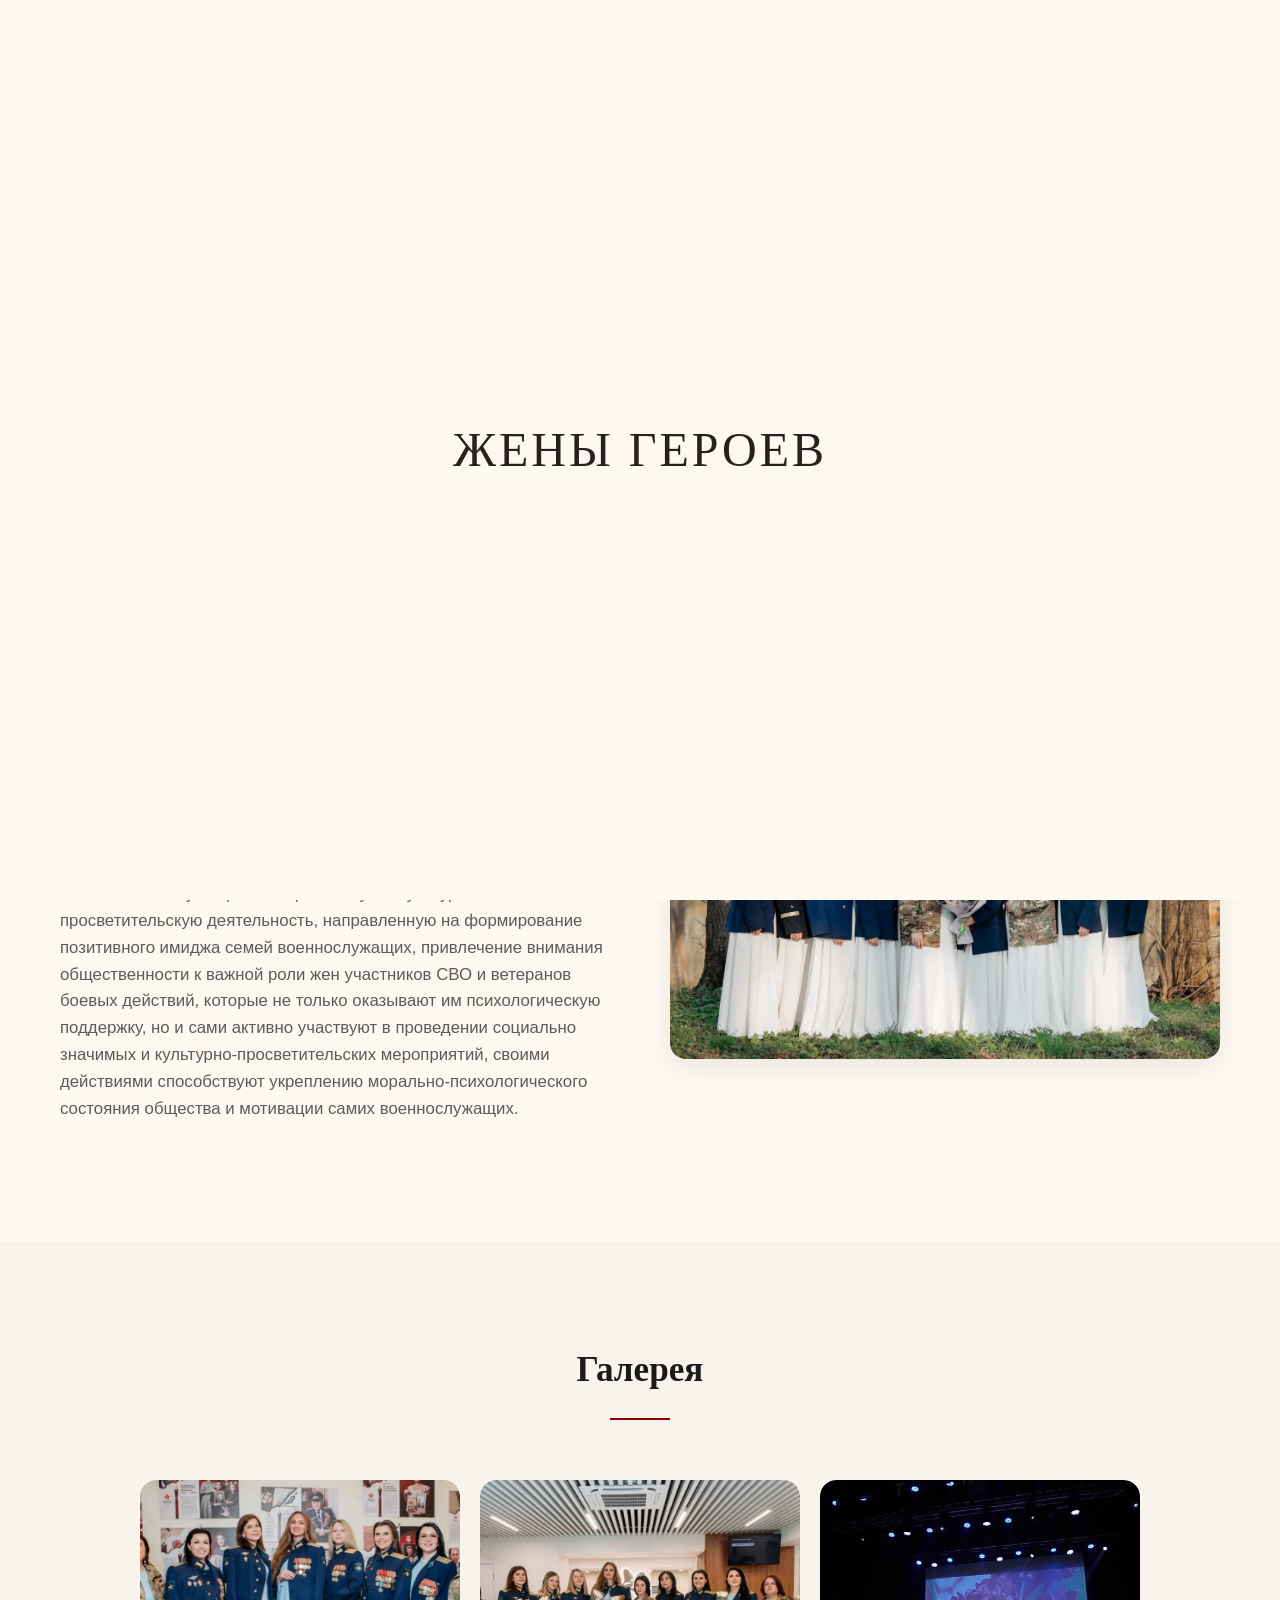
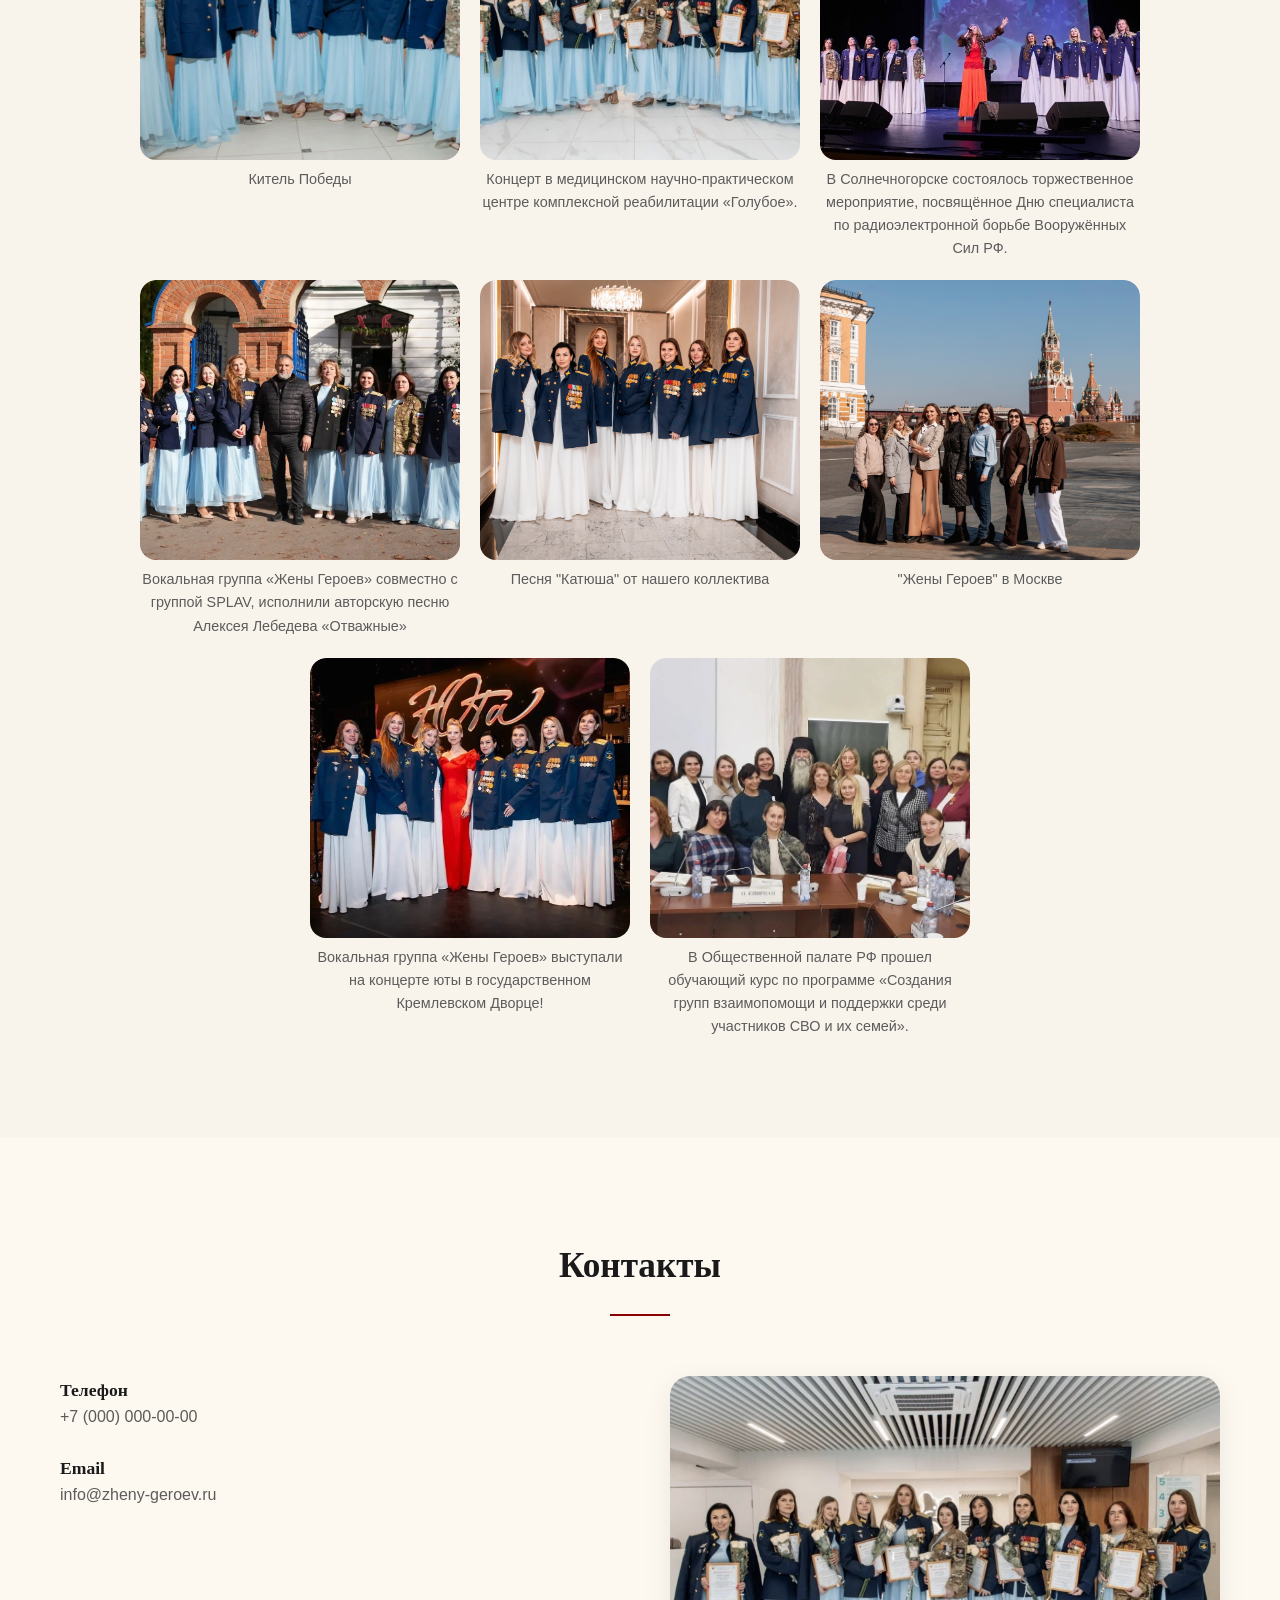
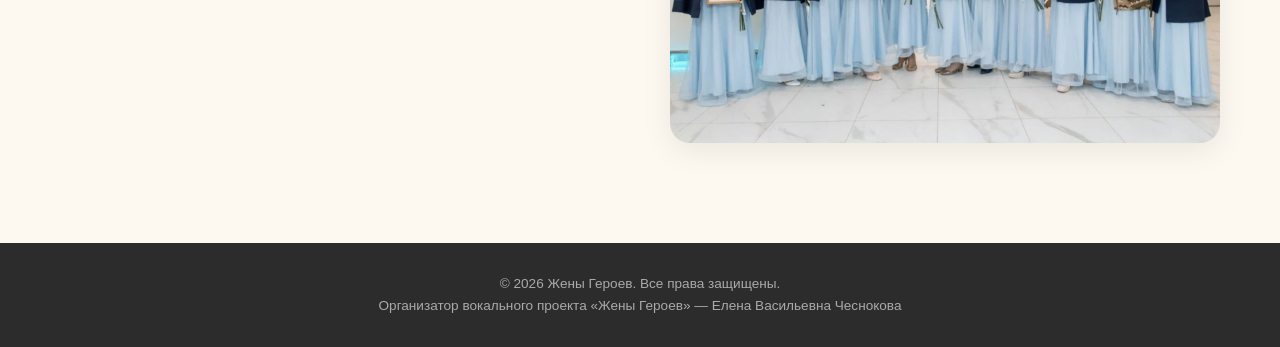
==== commit 5cbd0af1: "Add files via upload" ====
--- a/index.html
+++ b/index.html
@@ -5,7 +5,7 @@
     <meta charset="UTF-8">
     <meta name="viewport" content="width=device-width, initial-scale=1.0">
     <title>Жены Героев — Вокальная группа</title>
-    <link rel="stylesheet" href="main.css?v=final">
+    <link rel="stylesheet" href="main.css?v=2">
 </head>
 
 <body>
@@ -129,7 +129,20 @@
         </div>
     </footer>
 
-    <script src="script.js?v=final"></script>
+    <script src="app.js"></script>
+    <script>
+        // Запасной таймер, если основной скрипт не загрузился
+        setTimeout(function () {
+            var p = document.getElementById('preloader');
+            if (p && !p.classList.contains('hidden')) {
+                p.classList.add('hidden');
+                var t = document.querySelector('.hero .preloader__title');
+                var s = document.querySelector('.hero__subtitle');
+                if (t) t.classList.add('show');
+                if (s) s.classList.add('show');
+            }
+        }, 3000);
+    </script>
 </body>
 
 </html>
--- a/main.css
+++ b/main.css
@@ -534,6 +534,11 @@
     opacity: 0;
     transform: translateY(30px);
     transition: opacity 0.7s ease, transform 0.7s ease;
+}
+
+.news-page {
+    opacity: 1 !important;
+    transform: none !important;
 }
 
 .section.visible {
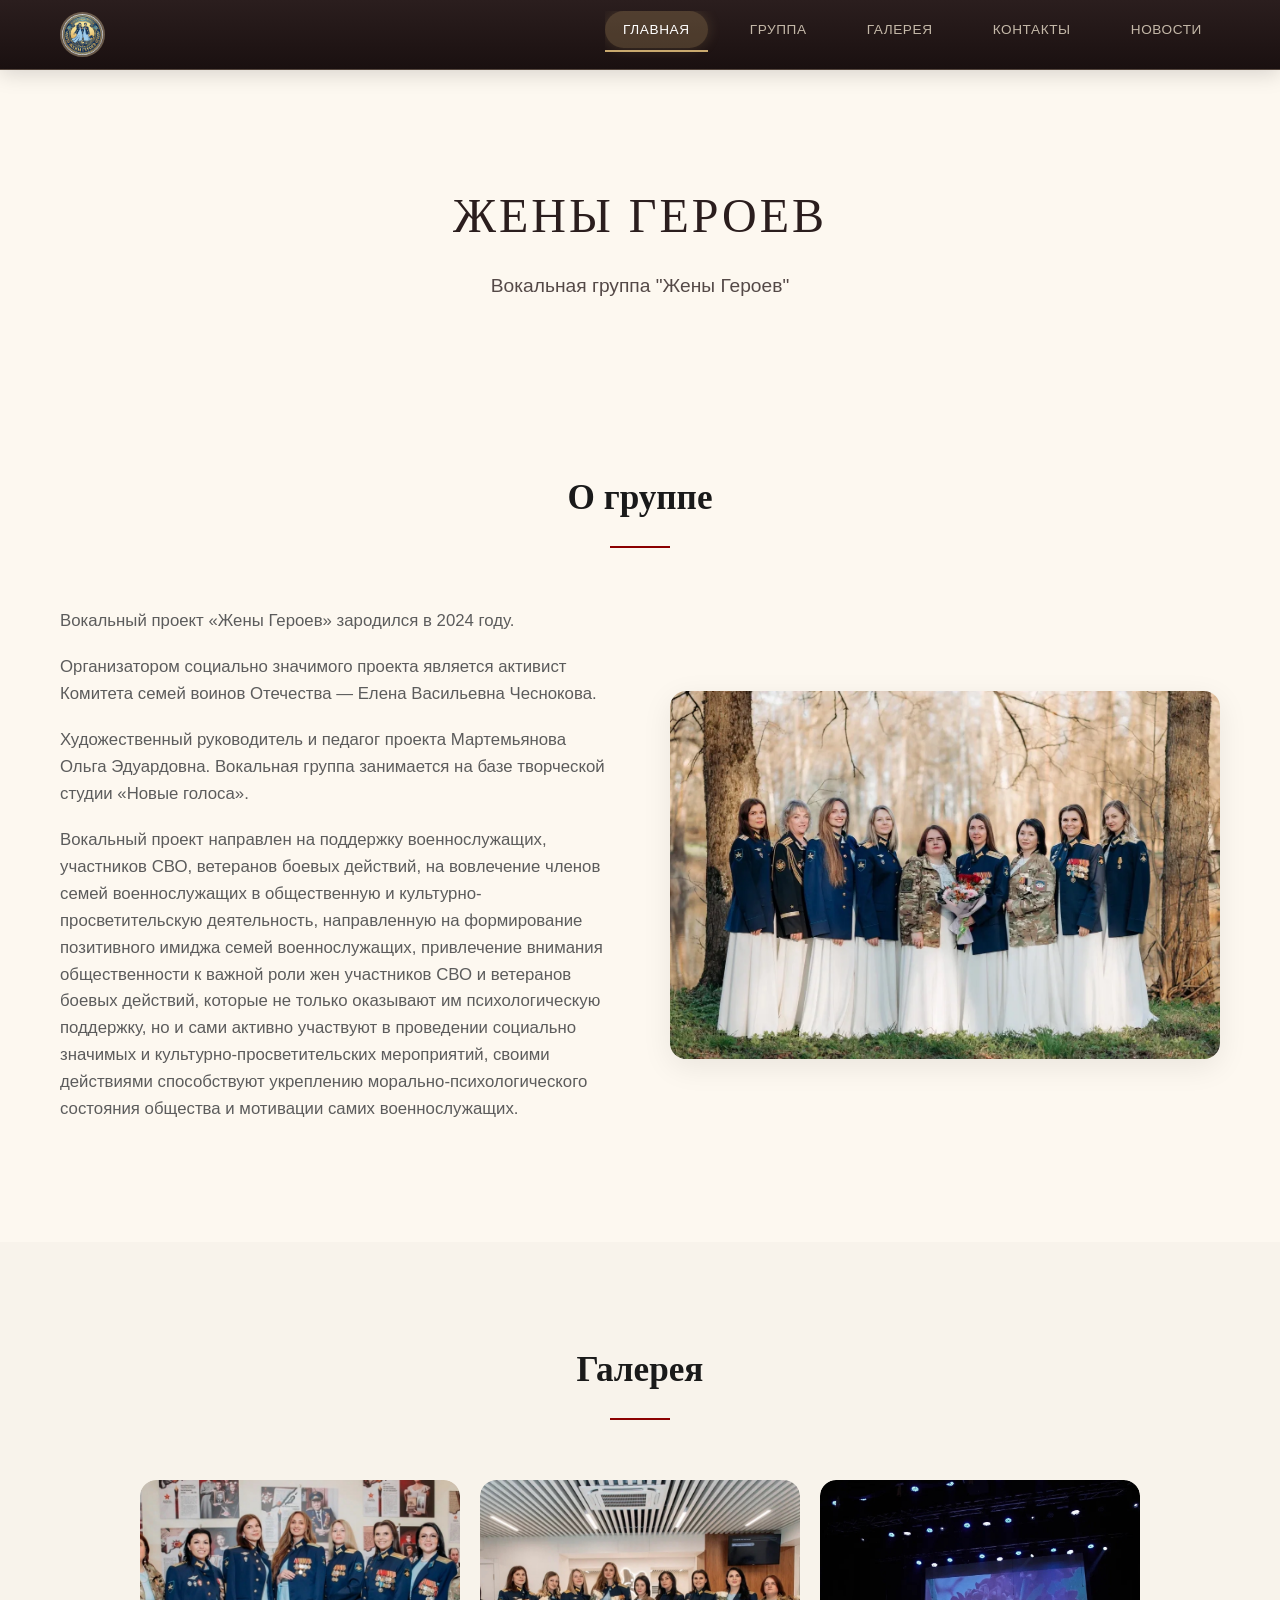
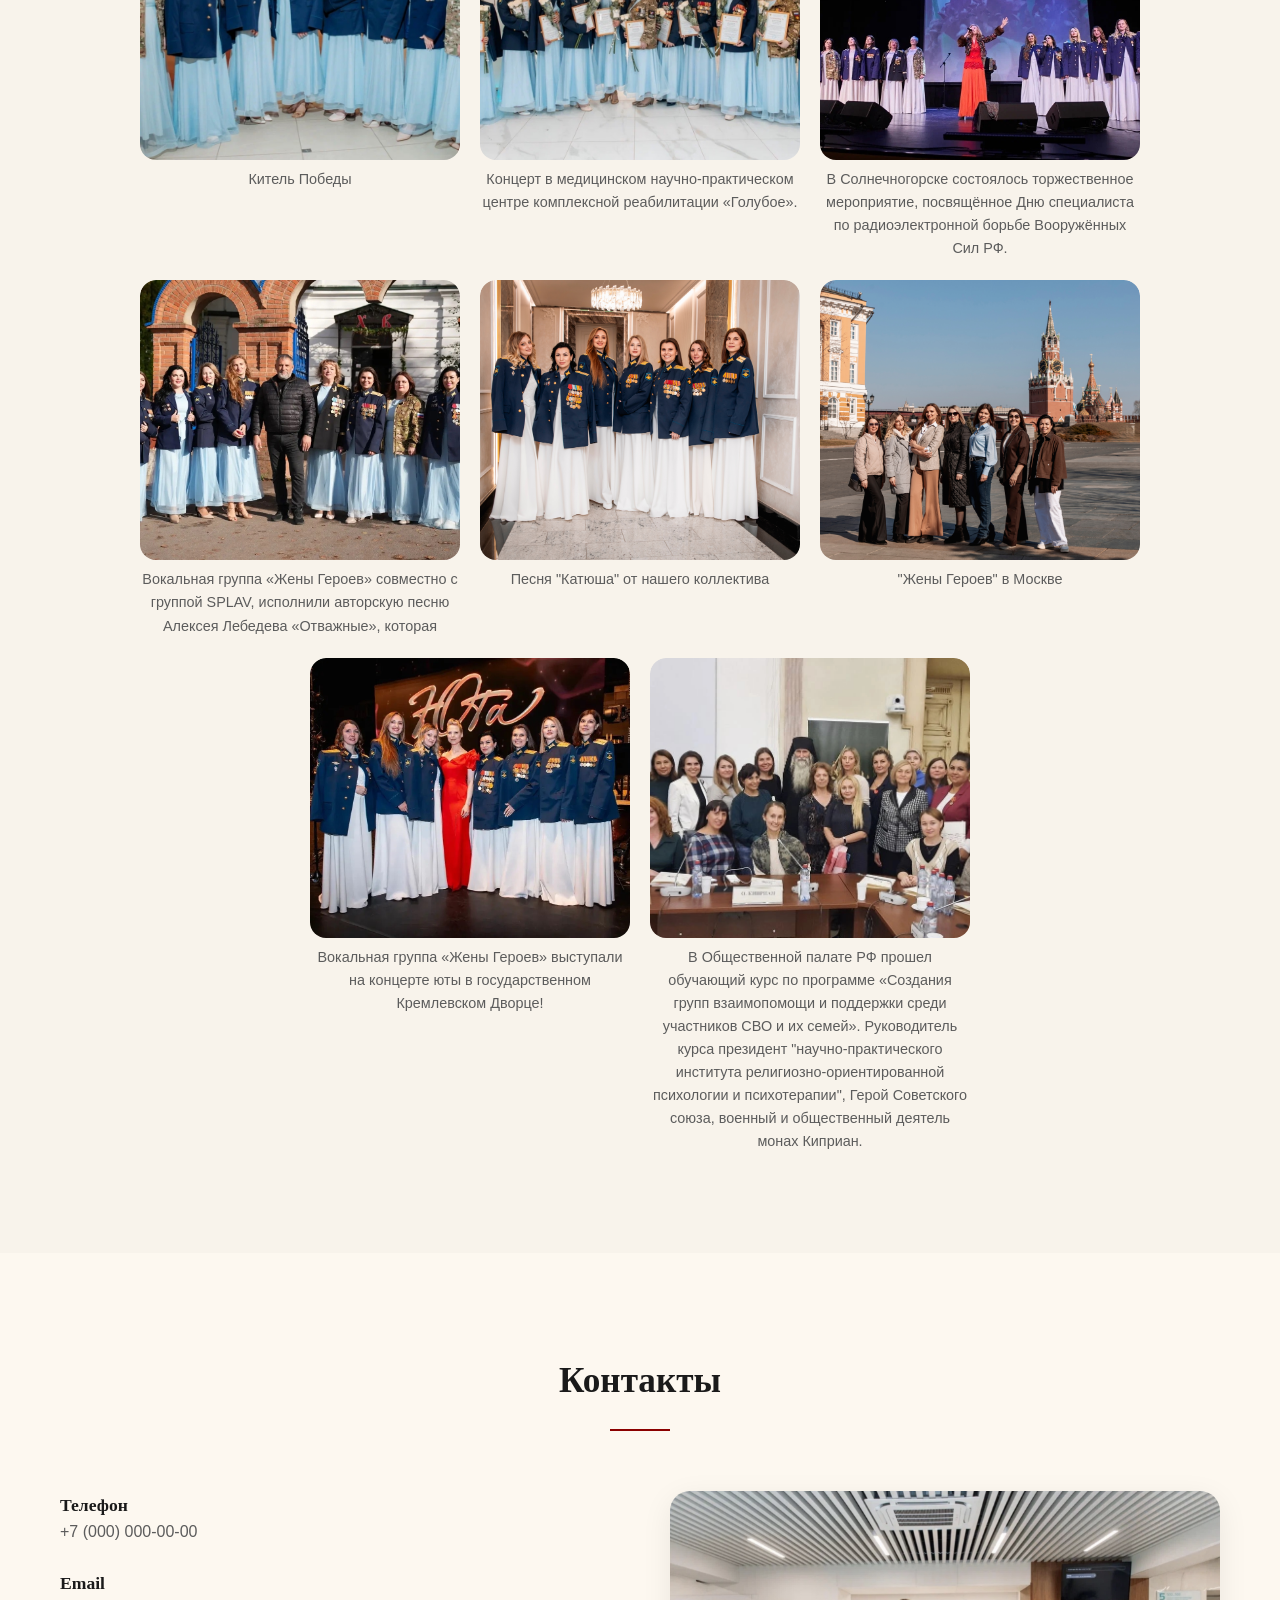
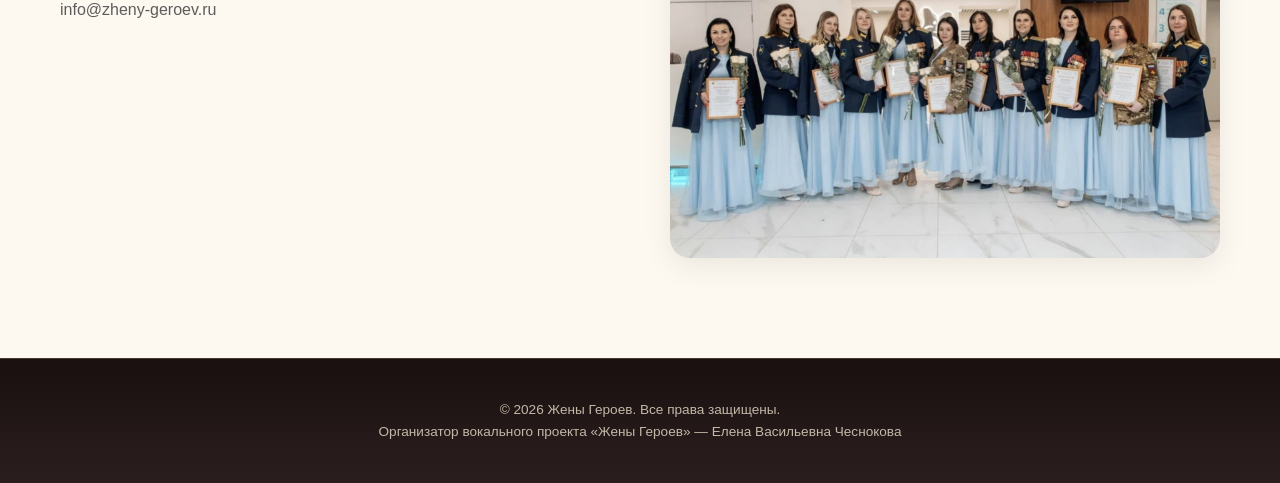
==== commit 68544abf: "Add files via upload" ====
--- a/index.html
+++ b/index.html
@@ -37,7 +37,7 @@
     <section class="hero" id="hero">
         <div class="container hero__content">
             <h1 class="hero__title preloader__title">ЖЕНЫ ГЕРОЕВ</h1>
-            <p class="hero__subtitle">Вокальная группа Елены Чесноковой</p>
+            <p class="hero__subtitle">Вокальная группа "Жены Героев"</p>
         </div>
     </section>
 
@@ -83,7 +83,7 @@
                 </div>
                 <div class="gallery__item"><img src="img/gal4.jpg" alt="Фото 4">
                     <p class="gallery__caption">Вокальная группа «Жены Героев» совместно с группой SPLAV, исполнили
-                        авторскую песню Алексея Лебедева «Отважные»</p>
+                        авторскую песню Алексея Лебедева «Отважные», которая </p>
                 </div>
                 <div class="gallery__item"><img src="img/gal5.jpg" alt="Фото 5">
                     <p class="gallery__caption">Песня "Катюша" от нашего коллектива</p>
@@ -99,7 +99,9 @@
                 </div>
                 <div class="gallery__item"><img src="img/gal8.jpg" alt="Фото 8">
                     <p class="gallery__caption">В Общественной палате РФ прошел обучающий курс по программе «Создания
-                        групп взаимопомощи и поддержки среди участников СВО и их семей».</p>
+                        групп взаимопомощи и поддержки среди участников СВО и их семей». Руководитель курса президент
+                        "научно-практического института религиозно-ориентированной психологии и психотерапии", Герой
+                        Советского союза, военный и общественный деятель монах Киприан.</p>
                 </div>
             </div>
         </div>
--- a/main.css
+++ b/main.css
@@ -52,8 +52,9 @@
     top: 0;
     left: 0;
     width: 100%;
-    background: var(--color-white);
-    border-bottom: 1px solid #e0e0e0;
+    background: linear-gradient(180deg, #2b1e1e 0%, #1a1010 100%);
+    border-bottom: 1px solid rgba(180, 160, 130, 0.3);
+    box-shadow: 0 4px 20px rgba(0, 0, 0, 0.15);
     z-index: 1000;
     height: 70px;
 }
@@ -72,6 +73,7 @@
     flex-shrink: 0;
     border-radius: 50%;
     object-fit: cover;
+    border: 2px solid rgba(180, 160, 130, 0.5);
 }
 
 .nav {
@@ -94,18 +96,32 @@
 }
 
 .nav__link {
-    font-size: 0.9rem;
+    font-size: 0.85rem;
     text-transform: uppercase;
-    letter-spacing: 0.5px;
-    color: var(--color-gray);
-    padding-bottom: 4px;
+    letter-spacing: 0.6px;
+    color: #c4b8a8;
+    padding: 8px 18px;
     position: relative;
     display: inline-block;
-}
-
-.nav__link:hover,
+    border-radius: 25px;
+    transition: all 0.35s ease;
+    background: transparent;
+}
+
+.nav__link:hover {
+    color: #fff;
+    background: rgba(201, 169, 110, 0.2);
+    box-shadow: 0 0 12px rgba(201, 169, 110, 0.15);
+}
+
 .nav__link.active {
-    color: var(--color-black);
+    color: #fff;
+    background: rgba(201, 169, 110, 0.25);
+    box-shadow: 0 0 14px rgba(201, 169, 110, 0.2);
+}
+
+.nav__link.active::after {
+    content: none;
 }
 
 .nav__link.active::after {
@@ -115,7 +131,7 @@
     left: 0;
     width: 100%;
     height: 2px;
-    background: var(--color-accent);
+    background: #c9a96e;
 }
 
 /* Бургер */
@@ -138,7 +154,7 @@
     display: block;
     width: 24px;
     height: 2px;
-    background: #2b1e1e;
+    background: #c4b8a8;
     border-radius: 2px;
     transition: all 0.3s ease;
     transform-origin: center;
@@ -454,11 +470,12 @@
 
 /* ===== Футер ===== */
 .footer {
-    background: var(--color-dark);
-    color: #aaa;
+    background: linear-gradient(180deg, #1a1010 0%, #2b1e1e 100%);
+    color: #c4b8a8;
     text-align: center;
-    padding: 30px 0;
+    padding: 40px 0;
     font-size: 0.85rem;
+    border-top: 1px solid rgba(180, 160, 130, 0.2);
 }
 
 /* ===== Прелоадер ===== */
@@ -690,4 +707,37 @@
     .nav__link {
         font-size: 1.4rem;
     }
+}
+
+/* Кнопка "Читать далее" */
+.news-card__read-more {
+    display: inline-block;
+    margin-top: 12px;
+    background: transparent;
+    border: 1.5px solid var(--color-accent);
+    color: var(--color-accent);
+    font-size: 0.85rem;
+    cursor: pointer;
+    font-family: var(--font-body);
+    padding: 6px 20px;
+    border-radius: 20px;
+    transition: all 0.3s ease;
+    letter-spacing: 0.4px;
+}
+
+.news-card__read-more:hover {
+    background: var(--color-accent);
+    color: #fff;
+}
+
+/* Текст, который скрывается */
+.news-card__text-truncated {
+    display: -webkit-box;
+    -webkit-line-clamp: 3;
+    -webkit-box-orient: vertical;
+    overflow: hidden;
+}
+
+.news-card__text-expanded {
+    display: block;
 }
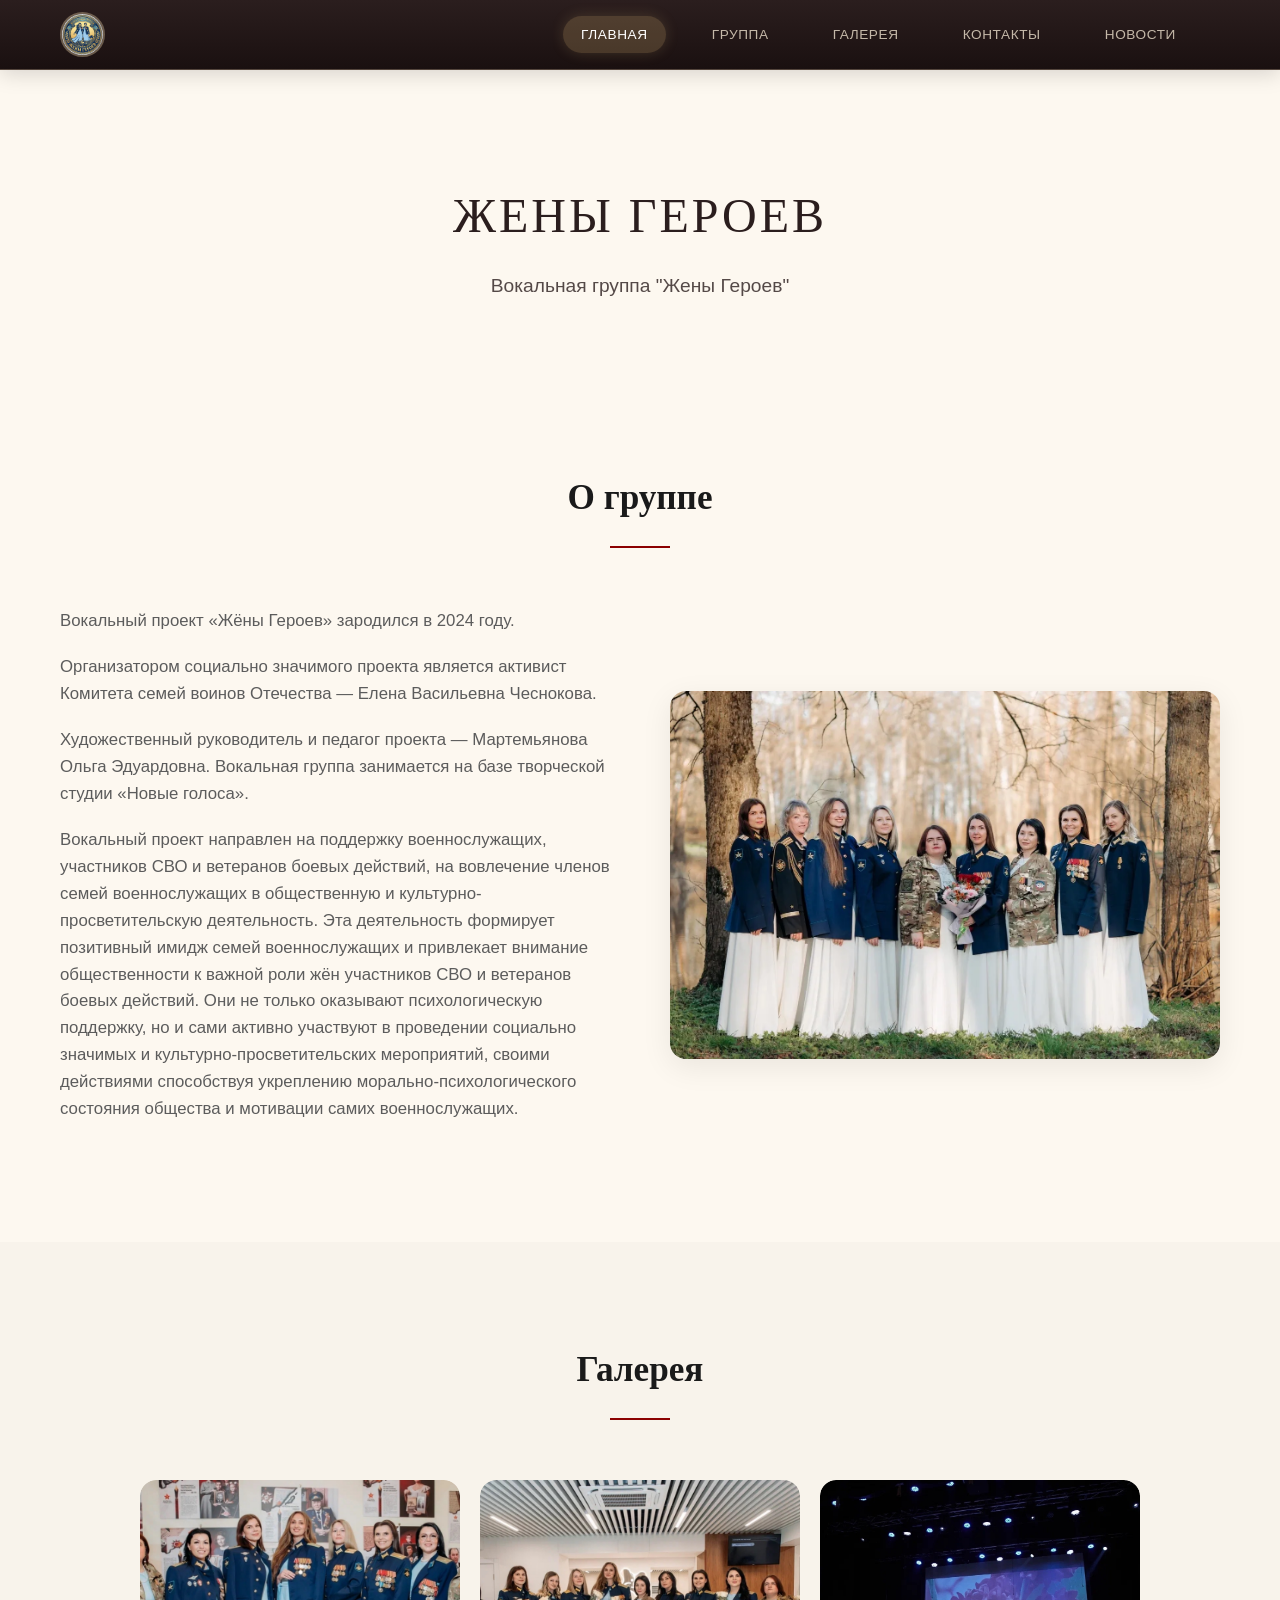
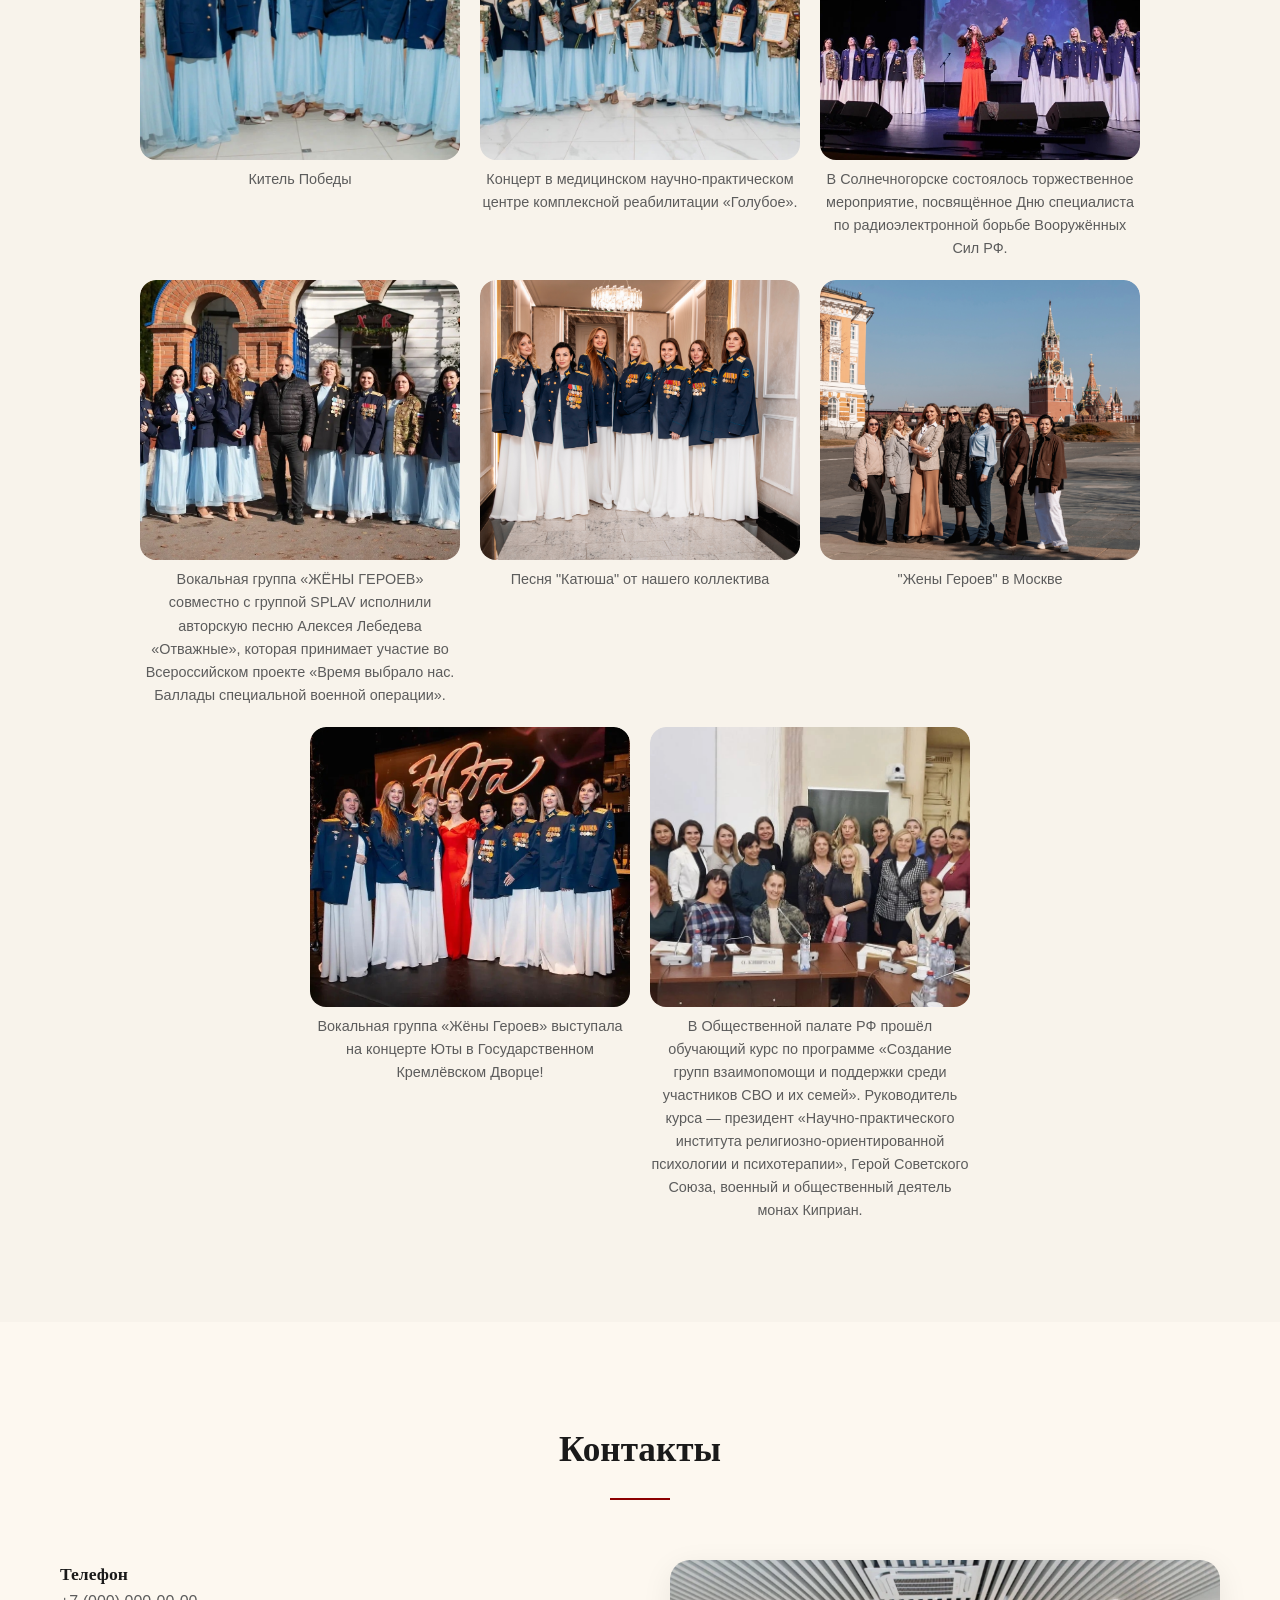
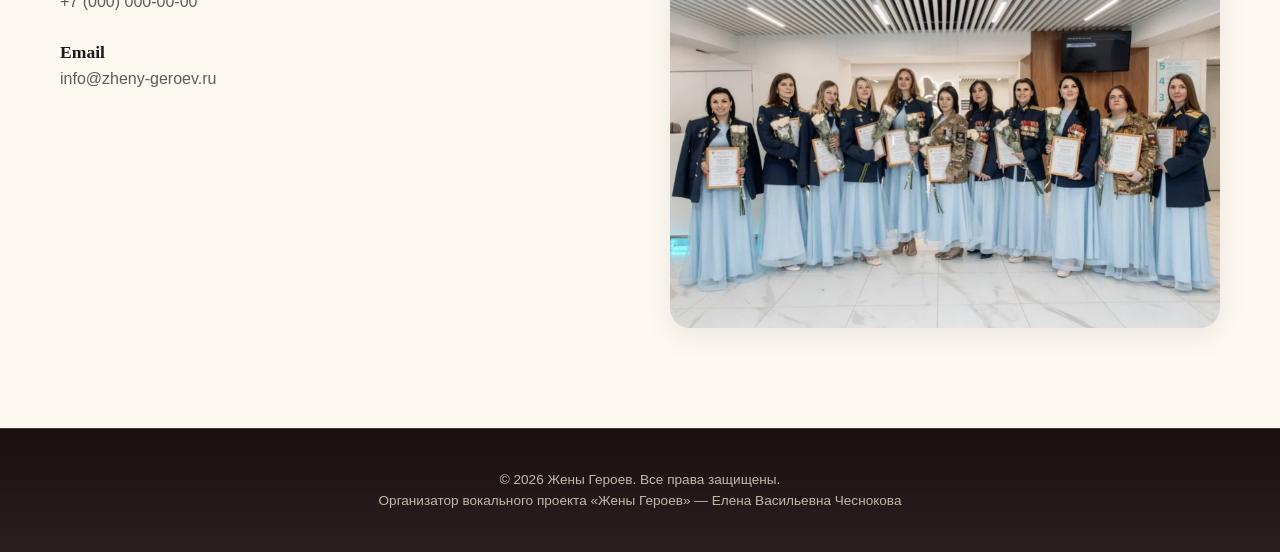
==== commit eb1eec7e: "Add files via upload" ====
--- a/index.html
+++ b/index.html
@@ -46,18 +46,18 @@
             <h2 class="section__title">О группе</h2>
             <div class="about__grid">
                 <div class="about__text">
-                    <p>Вокальный проект «Жены Героев» зародился в 2024 году.</p>
+                    <p>Вокальный проект «Жёны Героев» зародился в 2024 году.</p>
                     <p>Организатором социально значимого проекта является активист Комитета семей воинов Отечества —
                         Елена Васильевна Чеснокова.</p>
-                    <p>Художественный руководитель и педагог проекта Мартемьянова Ольга Эдуардовна. Вокальная группа
+                    <p>Художественный руководитель и педагог проекта — Мартемьянова Ольга Эдуардовна. Вокальная группа
                         занимается на базе творческой студии «Новые голоса».</p>
-                    <p>Вокальный проект направлен на поддержку военнослужащих, участников СВО, ветеранов боевых
+                    <p>Вокальный проект направлен на поддержку военнослужащих, участников СВО и ветеранов боевых
                         действий, на вовлечение членов семей военнослужащих в общественную и культурно-просветительскую
-                        деятельность, направленную на формирование позитивного имиджа семей военнослужащих, привлечение
-                        внимания общественности к важной роли жен участников СВО и ветеранов боевых действий, которые не
-                        только оказывают им психологическую поддержку, но и сами активно участвуют в проведении
-                        социально значимых и культурно-просветительских мероприятий, своими действиями способствуют
-                        укреплению морально-психологического состояния общества и мотивации самих военнослужащих.</p>
+                        деятельность. Эта деятельность формирует позитивный имидж семей военнослужащих и привлекает
+                        внимание общественности к важной роли жён участников СВО и ветеранов боевых действий. Они не
+                        только оказывают психологическую поддержку, но и сами активно участвуют в проведении социально
+                        значимых и культурно-просветительских мероприятий, своими действиями способствуя укреплению
+                        морально-психологического состояния общества и мотивации самих военнослужащих.</p>
                 </div>
                 <div class="about__image">
                     <img src="img/about.jpg" alt="Фото группы">
@@ -82,8 +82,9 @@
                         специалиста по радиоэлектронной борьбе Вооружённых Сил РФ.</p>
                 </div>
                 <div class="gallery__item"><img src="img/gal4.jpg" alt="Фото 4">
-                    <p class="gallery__caption">Вокальная группа «Жены Героев» совместно с группой SPLAV, исполнили
-                        авторскую песню Алексея Лебедева «Отважные», которая </p>
+                    <p class="gallery__caption">Вокальная группа «ЖЁНЫ ГЕРОЕВ» совместно с группой SPLAV исполнили
+                        авторскую песню Алексея Лебедева «Отважные», которая принимает участие во Всероссийском проекте
+                        «Время выбрало нас. Баллады специальной военной операции». </p>
                 </div>
                 <div class="gallery__item"><img src="img/gal5.jpg" alt="Фото 5">
                     <p class="gallery__caption">Песня "Катюша" от нашего коллектива</p>
@@ -94,14 +95,14 @@
             </div>
             <div class="gallery__grid gallery__grid--last">
                 <div class="gallery__item"><img src="img/gal7.jpg" alt="Фото 7">
-                    <p class="gallery__caption">Вокальная группа «Жены Героев» выступали на концерте юты в
-                        государственном Кремлевском Дворце!</p>
+                    <p class="gallery__caption">Вокальная группа «Жёны Героев» выступала на концерте Юты в
+                        Государственном Кремлёвском Дворце!</p>
                 </div>
                 <div class="gallery__item"><img src="img/gal8.jpg" alt="Фото 8">
-                    <p class="gallery__caption">В Общественной палате РФ прошел обучающий курс по программе «Создания
-                        групп взаимопомощи и поддержки среди участников СВО и их семей». Руководитель курса президент
-                        "научно-практического института религиозно-ориентированной психологии и психотерапии", Герой
-                        Советского союза, военный и общественный деятель монах Киприан.</p>
+                    <p class="gallery__caption">В Общественной палате РФ прошёл обучающий курс по программе «Создание
+                        групп взаимопомощи и поддержки среди участников СВО и их семей». Руководитель курса — президент
+                        «Научно-практического института религиозно-ориентированной психологии и психотерапии», Герой
+                        Советского Союза, военный и общественный деятель монах Киприан.</p>
                 </div>
             </div>
         </div>
--- a/main.css
+++ b/main.css
@@ -78,10 +78,14 @@
 
 .nav {
     overflow-x: auto;
+    overflow-y: visible;
     -webkit-overflow-scrolling: touch;
     scrollbar-width: none;
     margin-left: 16px;
-    padding-bottom: 10px;
+    margin-right: 16px;
+    padding: 10px 8px;
+    display: flex;
+    align-items: center;
 }
 
 .nav::-webkit-scrollbar {
@@ -106,6 +110,8 @@
     border-radius: 25px;
     transition: all 0.35s ease;
     background: transparent;
+    margin: 4px 2px;
+    flex-shrink: 0;
 }
 
 .nav__link:hover {
@@ -122,16 +128,6 @@
 
 .nav__link.active::after {
     content: none;
-}
-
-.nav__link.active::after {
-    content: '';
-    position: absolute;
-    bottom: -4px;
-    left: 0;
-    width: 100%;
-    height: 2px;
-    background: #c9a96e;
 }
 
 /* Бургер */
@@ -361,7 +357,9 @@
 
 .news-card__media--1 img {
     width: 100%;
-    height: 400px;
+    height: auto;
+    object-fit: cover;
+    object-position: top center;
     border-radius: 16px 16px 0 0;
 }
 
@@ -650,7 +648,7 @@
     }
 
     .news-card__media--1 img {
-        height: 200px;
+        max-height: 300px;
     }
 
     .news-card__media--2 img {
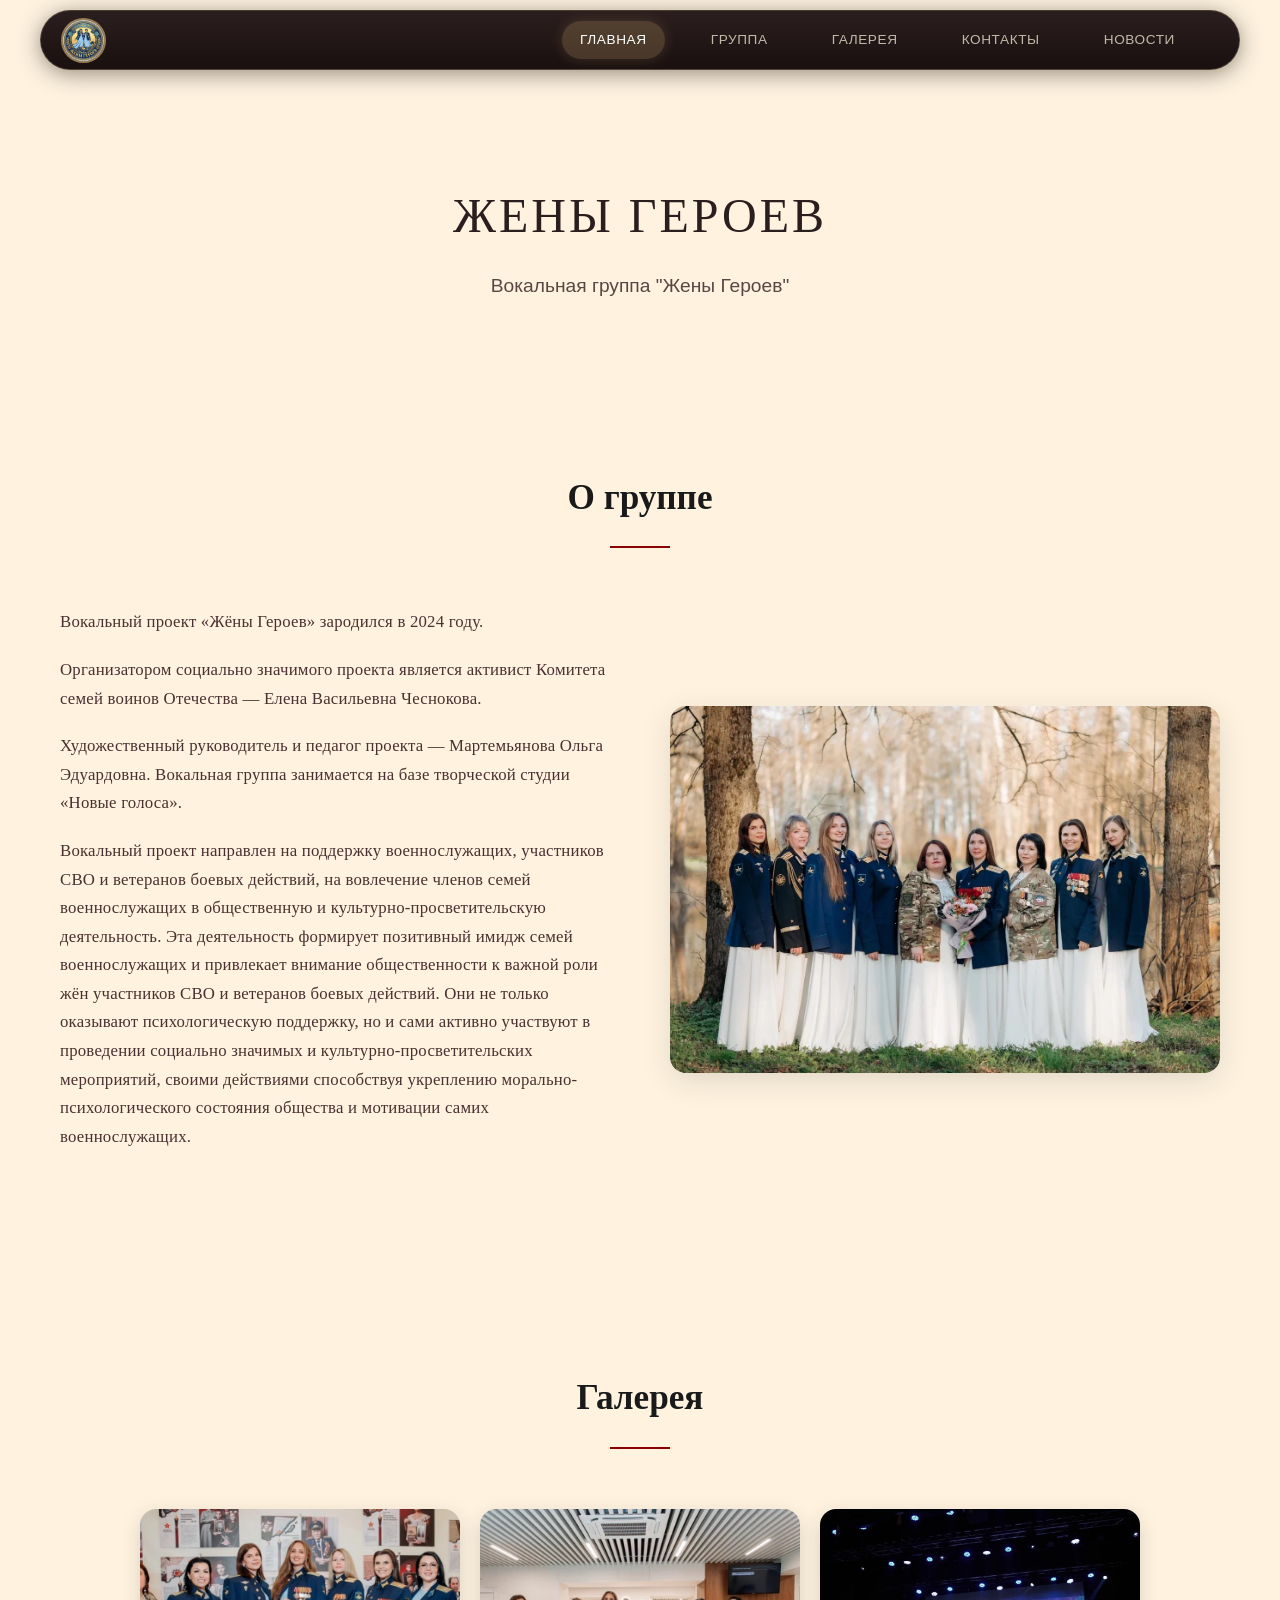
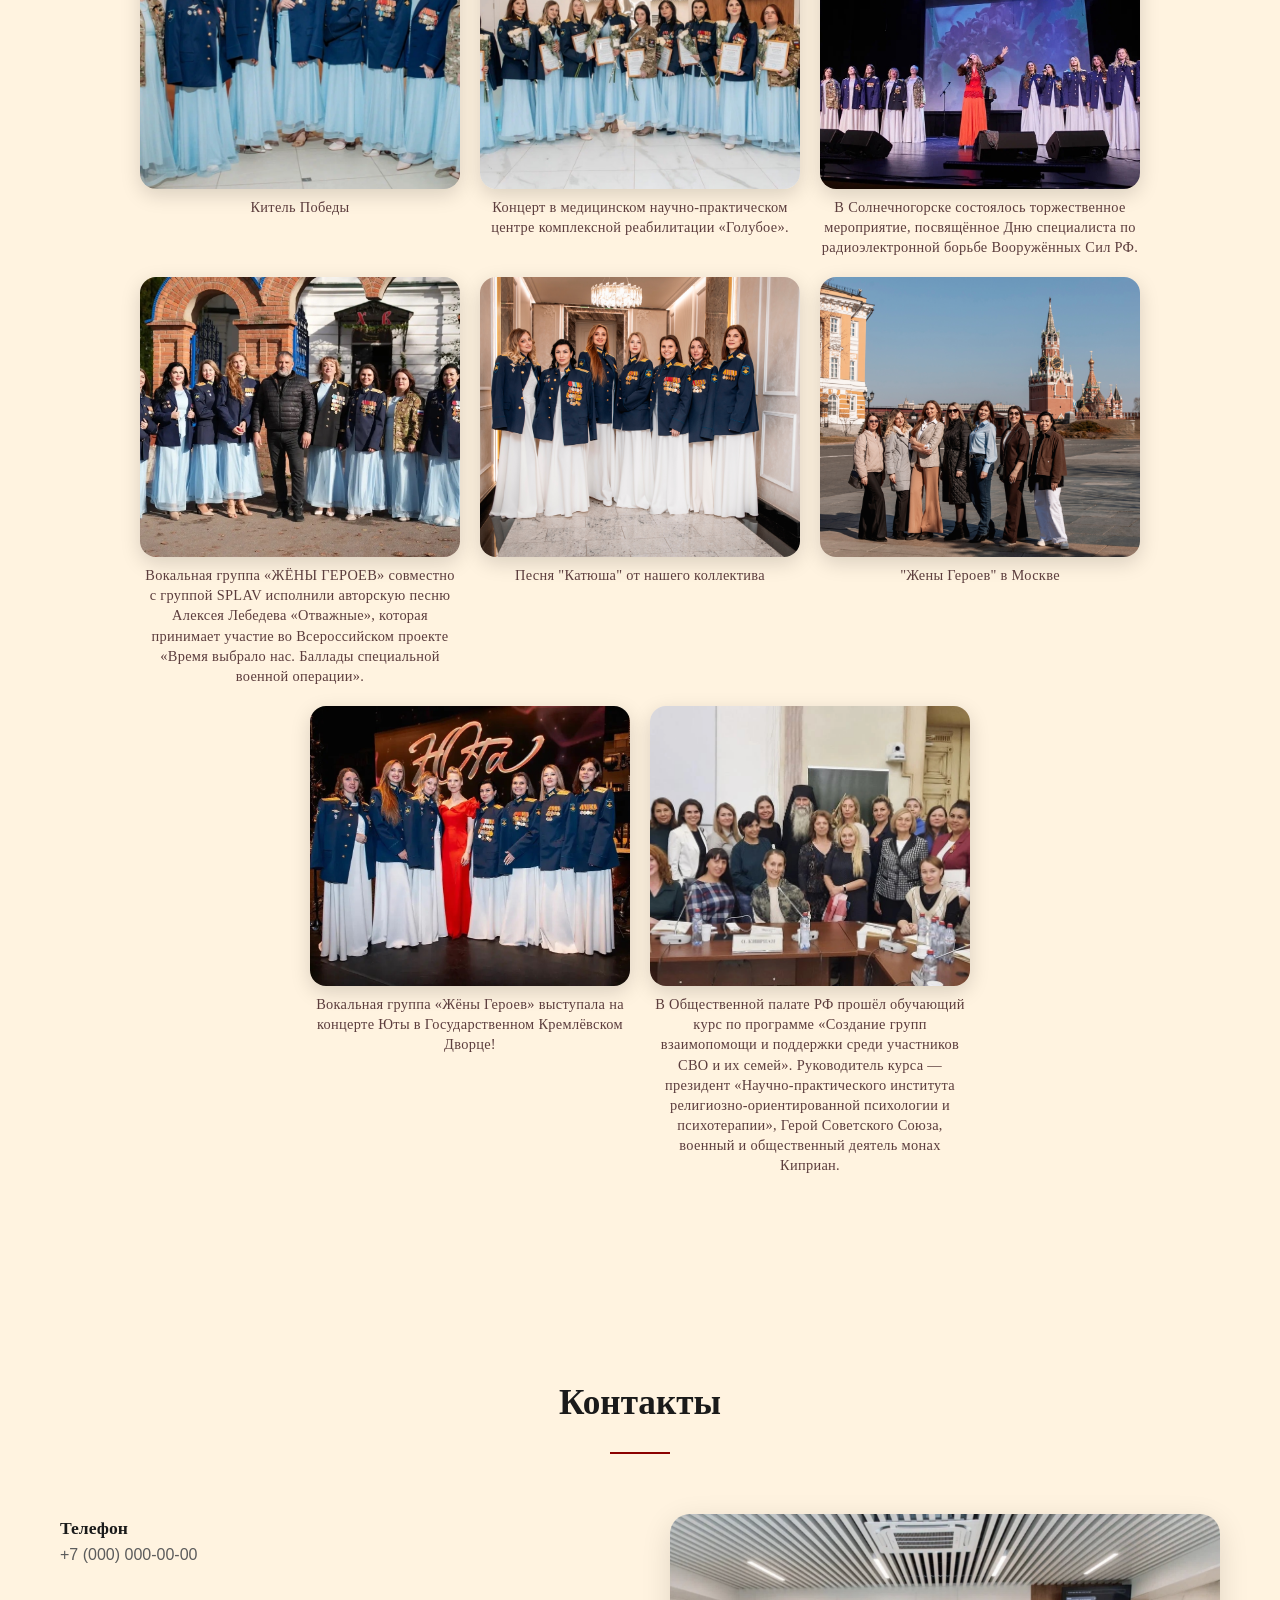
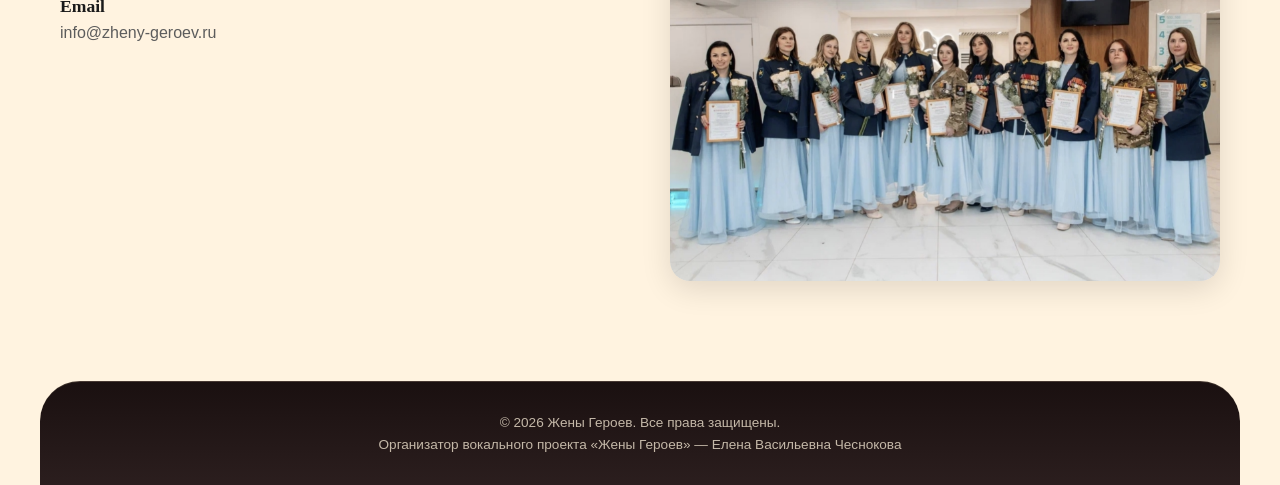
==== commit dad00e82: "Add files via upload" ====
--- a/index.html
+++ b/index.html
@@ -66,7 +66,7 @@
         </div>
     </section>
 
-    <section class="section section--gray" id="gallery">
+    <section class="section" id="gallery">
         <div class="container">
             <h2 class="section__title">Галерея</h2>
             <div class="gallery__grid">
--- a/main.css
+++ b/main.css
@@ -25,7 +25,7 @@
 body {
     font-family: var(--font-body);
     color: #2b1e1e;
-    background: #fdf8f0;
+    background: #FFF3E0;
     line-height: 1.6;
     padding-top: 70px;
 }
@@ -49,14 +49,17 @@
 /* ===== Шапка ===== */
 .header {
     position: fixed;
-    top: 0;
-    left: 0;
-    width: 100%;
+    top: 10px;
+    left: 50%;
+    transform: translateX(-50%);
+    width: calc(100% - 40px);
+    max-width: 1200px;
     background: linear-gradient(180deg, #2b1e1e 0%, #1a1010 100%);
-    border-bottom: 1px solid rgba(180, 160, 130, 0.3);
-    box-shadow: 0 4px 20px rgba(0, 0, 0, 0.15);
+    border: 1px solid rgba(180, 160, 130, 0.3);
+    border-radius: 40px;
+    box-shadow: 0 4px 24px rgba(0, 0, 0, 0.4), 0 2px 8px rgba(201, 169, 110, 0.15);
     z-index: 1000;
-    height: 70px;
+    height: 60px;
 }
 
 .header__inner {
@@ -73,7 +76,7 @@
     flex-shrink: 0;
     border-radius: 50%;
     object-fit: cover;
-    border: 2px solid rgba(180, 160, 130, 0.5);
+    border: 2.5px solid rgba(201, 169, 110, 0.7);
 }
 
 .nav {
@@ -176,12 +179,19 @@
     align-items: center;
     justify-content: center;
     text-align: center;
-    background: #fdf8f0;
+    background: #FFF3E0;
     padding: 80px 0 40px;
+    width: 100%;
+    box-sizing: border-box;
 }
 
 .hero__content {
     color: #2b1e1e;
+    width: 100%;
+    max-width: 100%;
+    padding: 0 20px;
+    box-sizing: border-box;
+    text-align: center;
 }
 
 .hero__title {
@@ -201,11 +211,11 @@
 /* ===== Секции ===== */
 .section {
     padding: 100px 0;
-    background: #fdf8f0;
+    background: #FFF3E0;
 }
 
 .section--gray {
-    background: rgba(0, 0, 0, 0.02);
+    background: #ffe6c2;
 }
 
 .section__title {
@@ -235,14 +245,17 @@
 
 .about__text p {
     margin-bottom: 1.2rem;
-    color: var(--color-gray);
+    color: #4a3030;
     font-size: 1.05rem;
+    font-family: 'Georgia', 'Times New Roman', serif;
+    letter-spacing: 0.2px;
+    line-height: 1.7;
 }
 
 .about__image img {
     width: 100%;
     border-radius: 16px;
-    box-shadow: 0 8px 30px rgba(0, 0, 0, 0.08);
+    box-shadow: 0 8px 30px rgba(0, 0, 0, 0.12);
 }
 
 /* ===== Галерея ===== */
@@ -261,7 +274,7 @@
 }
 
 .gallery__item {
-    overflow: hidden;
+    overflow: visible;
     border-radius: 16px;
     cursor: pointer;
     transition: transform 0.3s ease;
@@ -277,13 +290,22 @@
     height: 280px;
     object-fit: cover;
     border-radius: 16px;
+    box-shadow: 0 6px 20px rgba(0, 0, 0, 0.15);
+    transition: box-shadow 0.3s ease, transform 0.3s ease;
+}
+
+.gallery__item:active img {
+    box-shadow: 0 10px 30px rgba(0, 0, 0, 0.25);
 }
 
 .gallery__caption {
     margin-top: 8px;
     font-size: 0.9rem;
-    color: var(--color-gray);
+    color: #5c3d3d;
     text-align: center;
+    font-family: 'Georgia', 'Times New Roman', serif;
+    letter-spacing: 0.3px;
+    line-height: 1.4;
 }
 
 /* Контакты */
@@ -316,13 +338,13 @@
 .contacts__map img {
     width: 100%;
     border-radius: 20px;
-    box-shadow: 0 8px 30px rgba(0, 0, 0, 0.08);
+    box-shadow: 0 8px 30px rgba(0, 0, 0, 0.12);
 }
 
 /* ===== Новости ===== */
 .news-page {
     min-height: 70vh;
-    background: #fdf8f0;
+    background: #FFF3E0;
 }
 
 .news-feed {
@@ -334,10 +356,16 @@
 }
 
 .news-card {
-    background: #fffdf9;
-    border: 1px solid rgba(180, 160, 130, 0.2);
+    background: #fffaf5;
+    border: 1px solid rgba(180, 160, 130, 0.15);
     border-radius: 16px;
     overflow: hidden;
+    box-shadow: 0 4px 20px rgba(0, 0, 0, 0.04);
+}
+
+.news-card:hover {
+    box-shadow: 0 8px 30px rgba(0, 0, 0, 0.1);
+    transform: translateY(-2px);
 }
 
 .news-card__media-wrap {
@@ -348,11 +376,12 @@
 .news-card__media-wrap img {
     object-fit: cover;
     cursor: pointer;
-    transition: transform 0.3s ease;
+    transition: transform 0.3s ease, box-shadow 0.3s ease;
+    box-shadow: 0 4px 16px rgba(0, 0, 0, 0.1);
 }
 
 .news-card__media-wrap img:active {
-    transform: scale(1.05);
+    box-shadow: 0 8px 24px rgba(0, 0, 0, 0.2);
 }
 
 .news-card__media--1 img {
@@ -394,21 +423,29 @@
 }
 
 .news-card__title {
-    font-family: var(--font-heading);
+    font-family: 'Georgia', 'Times New Roman', serif;
     font-size: 1.5rem;
-    color: #4a2c2c;
+    color: #3d1f1f;
     margin-bottom: 8px;
+    letter-spacing: 0.4px;
+    line-height: 1.3;
 }
 
 .news-card__date {
     font-size: 0.85rem;
-    color: #b08a8a;
+    color: #a08080;
     margin-bottom: 16px;
+    font-family: 'Georgia', 'Times New Roman', serif;
+    font-style: italic;
+    letter-spacing: 0.3px;
 }
 
 .news-card__text {
-    color: #5c3d3d;
+    color: #4a3030;
     line-height: 1.7;
+    font-family: 'Georgia', 'Times New Roman', serif;
+    font-size: 1rem;
+    letter-spacing: 0.2px;
 }
 
 /* Слайдер в новостях */
@@ -438,7 +475,8 @@
     object-fit: cover;
     scroll-snap-align: start;
     cursor: pointer;
-    transition: transform 0.3s ease;
+    transition: transform 0.3s ease, box-shadow 0.3s ease;
+    box-shadow: 0 4px 16px rgba(0, 0, 0, 0.1);
 }
 
 .news-card__slides img:active {
@@ -471,9 +509,14 @@
     background: linear-gradient(180deg, #1a1010 0%, #2b1e1e 100%);
     color: #c4b8a8;
     text-align: center;
-    padding: 40px 0;
+    padding: 30px 0;
     font-size: 0.85rem;
+    border-radius: 40px 40px 0 0;
     border-top: 1px solid rgba(180, 160, 130, 0.2);
+    margin: 0 20px;
+    max-width: 1200px;
+    margin-left: auto;
+    margin-right: auto;
 }
 
 /* ===== Прелоадер ===== */
@@ -483,7 +526,7 @@
     left: 0;
     width: 100%;
     height: 100%;
-    background: #fdf8f0;
+    background: #FFF3E0;
     z-index: 99999;
     display: flex;
     align-items: center;
@@ -567,9 +610,17 @@
 }
 
 .footer {
-    opacity: 0;
-    transform: translateY(30px);
-    transition: opacity 0.7s ease, transform 0.7s ease;
+    background: linear-gradient(180deg, #1a1010 0%, #2b1e1e 100%);
+    color: #c4b8a8;
+    text-align: center;
+    padding: 30px 0;
+    font-size: 0.85rem;
+    border-radius: 40px 40px 0 0;
+    border-top: 1px solid rgba(180, 160, 130, 0.2);
+    margin: 0 20px;
+    max-width: 1200px;
+    margin-left: auto;
+    margin-right: auto;
 }
 
 .footer.visible {
@@ -585,11 +636,20 @@
 
     .hero {
         min-height: 200px;
-        padding: 60px 0 30px;
+        padding: 60px 15px 30px;
+        width: 100%;
+    }
+
+    .hero__content {
+        width: 100%;
+        padding: 0;
+        text-align: center;
     }
 
     .hero__title {
         font-size: 1.6rem;
+        margin-left: auto;
+        margin-right: auto;
     }
 
     .hero__subtitle {
@@ -598,6 +658,10 @@
 
     .section {
         padding: 45px 0;
+    }
+
+    .section--gray {
+        background: #ffe6b8;
     }
 
     .section__title {
@@ -677,33 +741,54 @@
 
     .nav {
         position: fixed;
-        top: 0;
-        left: 0;
-        width: 100%;
-        height: 100vh;
-        background: #fdf8f0;
+        top: 16px;
+        left: 50%;
+        transform: translateX(-50%) translateY(-120%);
+        width: calc(100% - 32px);
+        max-width: 400px;
+        background: linear-gradient(180deg, #2b1e1e 0%, #1a1010 100%);
         display: flex;
         align-items: center;
         justify-content: center;
-        transform: translateY(-100%);
-        transition: transform 0.4s ease;
+        border-radius: 24px;
+        transition: transform 0.4s cubic-bezier(0.4, 0, 0.2, 1);
         z-index: 1050;
+        padding: 24px 0;
+        border: 1px solid rgba(180, 160, 130, 0.3);
+        box-shadow: 0 8px 32px rgba(0, 0, 0, 0.5);
+        margin-left: 0;
+        height: auto;
         overflow-y: auto;
-        margin-left: 0;
     }
 
     .nav.open {
-        transform: translateY(0);
+        transform: translateX(-50%) translateY(0);
     }
 
     .nav__list {
         flex-direction: column;
         align-items: center;
-        gap: 2rem;
+        gap: 1.2rem;
     }
 
     .nav__link {
-        font-size: 1.4rem;
+        font-size: 1.2rem;
+        padding: 10px 28px;
+    }
+
+    .header {
+        top: 8px;
+        width: calc(100% - 24px);
+        border-radius: 30px;
+        height: 56px;
+    }
+
+    .footer {
+        border-radius: 30px 30px 0 0;
+        margin: 0;
+        max-width: 100%;
+        width: 100%;
+        padding: 24px 15px;
     }
 }
 
@@ -728,6 +813,11 @@
     color: #fff;
 }
 
+.news-card__read-more {
+    font-family: 'Georgia', 'Times New Roman', serif;
+    letter-spacing: 0.5px;
+}
+
 /* Текст, который скрывается */
 .news-card__text-truncated {
     display: -webkit-box;
